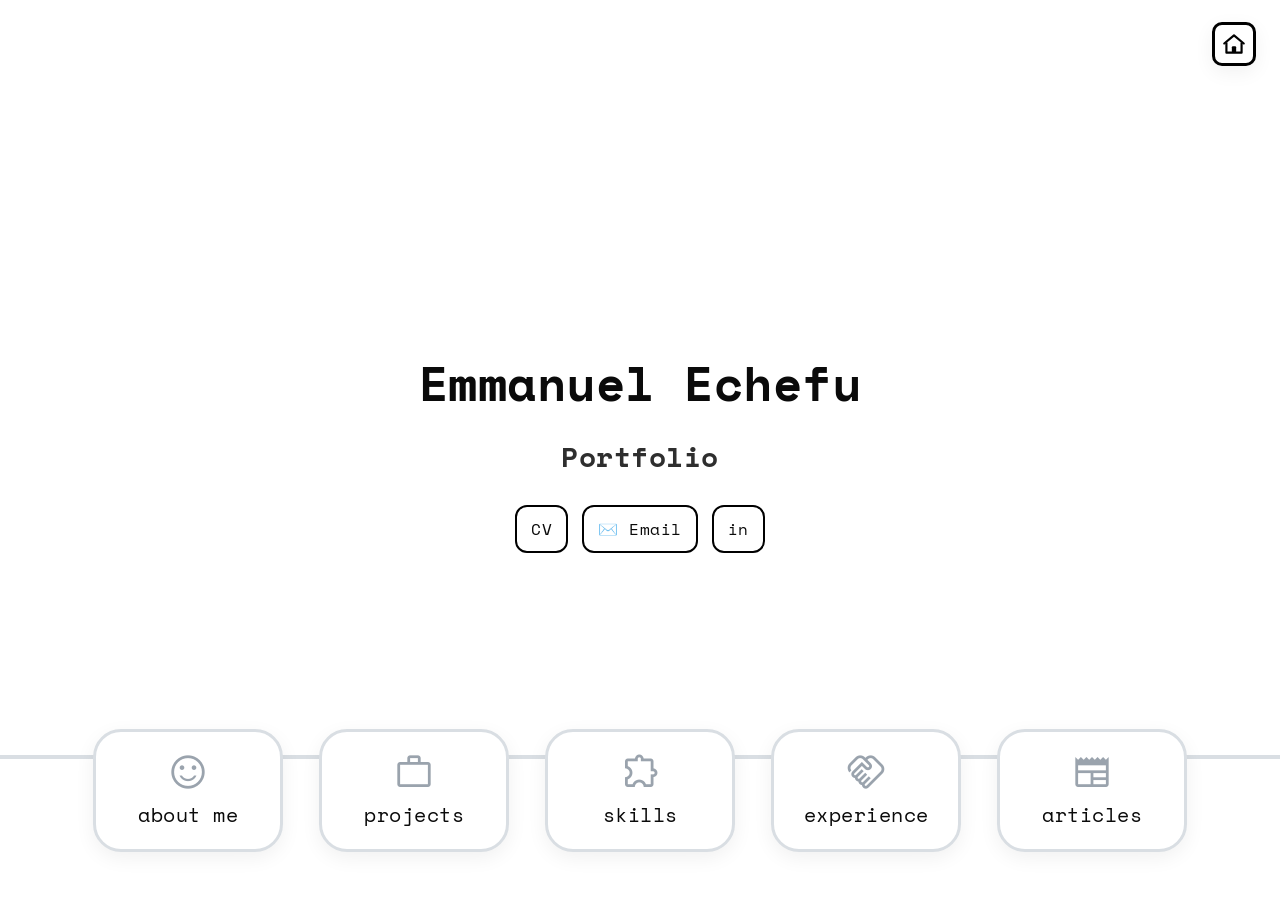
==== index.html @ 96b7a301 "commented out second unfinsihed project" ====
<!DOCTYPE html>
<html lang="en">
<head>
  <!-- Google tag (gtag.js) -->
  <script async src="https://www.googletagmanager.com/gtag/js?id=G-SJ7QQ38Z3B"></script>
  <script>
    window.dataLayer = window.dataLayer || [];
    function gtag(){dataLayer.push(arguments);}
    gtag('js', new Date());

    gtag('config', 'G-SJ7QQ38Z3B');
  </script>

  <script>
    // ---- GA4 helpers for a single-file site ----
    const GA_ID = 'G-SJ7QQ38Z3B'; // keep in sync with the tag above

    // Map section ids to virtual paths (edit labels if you want)
    const GA_PATHS = {
      home: '/',
      about: '/about',
      projects: '/projects',
      skills: '/skills',
      experience: '/experience',
      articles: '/articles'
    };

    function sendPageView(path, title) {
      // GA4-friendly manual page_view for SPA-style navigation
      gtag('event', 'page_view', {
        page_title: title || document.title,
        page_location: location.origin + path,
        page_path: path
      });
    }
  </script>
 
  <meta charset="utf-8" />
  <meta name="viewport" content="width=device-width, initial-scale=1" />
  <title>Emmanuel Echefu • Portfolio</title>
  <link rel="preconnect" href="https://fonts.googleapis.com">
  <link rel="preconnect" href="https://fonts.gstatic.com" crossorigin>
  <link href="https://fonts.googleapis.com/css2?family=Space+Mono:wght@400;700&display=swap" rel="stylesheet">
  <link rel="stylesheet" href="https://fonts.googleapis.com/css2?family=Material+Symbols+Outlined:wght@400&display=swap" />
  <style>
    :root{
      --bg:#ffffff;
      --ink:#0a0a0a;
      --muted:#f4f6f8;
      --line:#d9dee3;
      --shadow:0 6px 20px rgba(0,0,0,.06);
      /* section brand colors */
      --c-about:#55c2d6;     /* teal */
      --c-projects:#ff7c7c;  /* coral */
      --c-skills:#f7c14c;    /* amber */
      --c-experience:#a79bff;/* violet */
      --c-articles:#74f7c5;  /* mint */
    }
    *{box-sizing:border-box}
    html,body{height:100%}
    body{
      margin:0; background:var(--bg); color:var(--ink);
      font-family:'Space Mono',monospace; letter-spacing:.5px;
    }

    /* --- HERO --- */
    .hero{
      min-height:100vh; display:flex; flex-direction:column; align-items:center; justify-content:center; gap:18px;
      opacity:0; transform:translateY(14px); animation:heroIn .8s ease forwards .35s;
    }
    @keyframes heroIn{to{opacity:1; transform:none}}
    h1{font-size:clamp(28px,4.5vw,48px); margin:0;}
    h2{font-size:clamp(18px,2.6vw,28px); margin:0; opacity:.85}

    .quick-links{display:flex; gap:14px; margin-top:10px}
    .chip{border:2px solid #000; padding:10px 14px; border-radius:12px; text-decoration:none; color:inherit; transition:transform .15s ease, background .2s}
    .chip:hover{transform:translateY(-2px); background:#fff}

    /* --- NAV RAIL --- */
    .nav-wrap{position:relative; width:100%;}
    .home-rail{position:fixed; left:0; right:0; bottom:0; z-index:40;}
    .nav-rail{position:relative; display:flex; align-items:center; justify-content:center; gap:36px; padding:32px 20px 48px;}
    .rail-line{position:absolute; left:0; right:0; height:4px; top:58px; background:var(--line); transition:background .25s ease}

    .nav-card{position:relative; width:min(190px,22vw); max-width:220px; 
      background:#fff; border:3px solid var(--line); border-radius:28px; padding:20px 22px; box-shadow:var(--shadow);
      display:flex; flex-direction:column; align-items:center; gap:8px; cursor:pointer; transition:transform .25s ease, background .25s ease, border-color .25s ease, opacity .2s}
    .nav-card .icon{font-family:'Material Symbols Outlined'; font-size:40px; line-height:1; color:#9aa3ad; transition:color .25s ease}
    .nav-card.hovering .icon, .nav-card:focus-visible .icon{color:var(--accent)}
    .nav-card.dimmed{opacity:1}
    .nav-card.dimmed .icon{color:#c3cad2}
    .nav-card .label{transition:opacity .25s ease, color .25s ease}
    .nav-card.dimmed .label{color:#a9b0b7}
    .nav-card .label{font-size:20px}
    .nav-card.hovering{background:var(--muted)}
    .nav-card.dimmed{opacity:1}

    /* click/drop animation */
    .nav-card.drop{transform:translateY(10px)}

    /* Docked state at top */
    .nav-bar{position:fixed; left:0; right:0; top:-100px; background:rgba(255,255,255,.92); backdrop-filter:saturate(1.2) blur(6px); box-shadow:0 8px 30px rgba(0,0,0,.08); z-index:50;}
    .nav-bar .rail-line{top:auto; bottom:-2px}
    .nav-bar.show{animation:barSlideIn .8s cubic-bezier(.2,.7,.2,1)}
    @keyframes barSlideIn{from{top:100vh} to{top:0}}

    .home-btn{position:fixed; right:24px; top:22px; width:44px; height:44px; border-radius:10px; border:3px solid #000; display:grid; place-items:center; cursor:pointer; z-index:60; background:#fff; box-shadow:var(--shadow);} 
    
    .project p,
    .skill-list > div,
    .project-description { white-space: pre-line; }

    .x-description { white-space: pre-line; }

    
    
    

    /* --- SECTIONS --- */
    section{padding:120px 8vw 80px; display:none; opacity:0}
    section.active{display:block; animation:sectionIn .6s ease forwards}
    @keyframes sectionIn{from{opacity:0; transform:translateY(10px)} to{opacity:1; transform:none}}

    .sec-title{font-size:40px; letter-spacing:2px; margin:0 0 26px}

    /* ABOUT text */
    .copy{font-size:20px; line-height:1.7; max-width:1100px}

    /* PROJECTS */
    .project{display:grid; grid-template-columns:minmax(220px,38%) 1fr; gap:26px; padding:26px 0; border-top:2px solid #e7eaee}
    .project:first-child{border-top:none}
    .thumb{background:#edf0f3; border:3px solid #000; border-radius:22px; min-height:240px; display:grid; place-items:center; overflow:hidden; aspect-ratio:16/9; min-height:240px;}
    .project h3{color:var(--ink); margin:0 0 6px; font-size:28px}
    .project p{margin:0 0 10px; font-size:18px}
    .skill-list{font-size:18px; margin:6px 0 18px}
    .skills-label{color:var(--c-projects); font-weight:700; letter-spacing:.5px}
    .btn{display:inline-block; border:3px solid #000; padding:12px 18px; border-radius:12px; text-decoration:none; color:#fff; background:#000; font-weight:700}

    /* SKILLS */
    .cat{border-top:2px solid #e7eaee; padding-top:18px; margin-top:24px}
    .cat h4{font-size:24px; margin:12px 0 18px; opacity:.9}
    .grid{display:grid; grid-template-columns:repeat(auto-fit,minmax(260px,1fr)); gap:14px}
    .skill{display:flex; align-items:center; gap:16px; border:2.5px solid #e4e8ec; border-radius:16px; padding:16px 14px; background:#fff}
    .skill img{width:42px; height:42px; object-fit:contain; border-radius:8px; background:#f1f3f5}
    .skill span{font-size:22px}

    /* EXPERIENCE & ARTICLES */
    .xp{border-top:2px solid #e7eaee; padding:22px 0}
    .xp h3{margin:0 0 6px}
    .xp p{margin:0 0 12px; font-size:18px}

    .link{font-weight:700; text-decoration:underline; cursor:pointer}

    /* RESPONSIVE TWEAKS */
    @media (max-width:780px){
      .nav-rail{gap:16px; padding-bottom:56px}
      .nav-card{width:44vw}
      .project{grid-template-columns:1fr;}
    }
  </style>
</head>
<body>

  <!-- HOME BUTTON (returns to default homepage) -->
  <button class="home-btn" title="Back to homepage" id="homeBtn" aria-label="Back to homepage">
  <svg viewBox="0 0 24 24" width="26" height="26" aria-hidden="true">
    <path d="M3 11.5L12 4l9 7.5" fill="none" stroke="#000" stroke-width="2" stroke-linecap="round" stroke-linejoin="round"/>
    <path d="M5 10.5V20h14v-9.5" fill="none" stroke="#000" stroke-width="2" stroke-linejoin="round"/>
    <rect x="10" y="14" width="4" height="6" fill="#000" rx="1"/>
  </svg>
</button>

  <!-- HERO / DEFAULT HOMEPAGE -->
  <header class="hero" id="hero">
    <h1>Emmanuel Echefu</h1>
    <h2>Portfolio</h2>
    <div class="quick-links">
      <!-- Update these three links -->
      <a class="chip" href="assets/cv.pdf" target="_blank" rel="noreferrer">CV</a>
      <a class="chip" href="mailto:eman.echefu@gmail.com">✉️ Email</a>
      <a class="chip" href="https://www.linkedin.com/" target="_blank" rel="noreferrer">in</a>
    </div>
  </header>

  <!-- NAV RAIL (initially mid‑page; docks to top on click) -->
  <div class="nav-wrap home-rail" id="navWrap">
    <nav class="nav-rail" id="navRail">
      <div class="rail-line" id="railLine"></div>
      <div class="nav-card" data-target="about" data-color="var(--c-about)" style="--accent: var(--c-about)">
        <span class="icon material-symbols-outlined">sentiment_satisfied</span>
        <div class="label">about me</div>
      </div>
      <div class="nav-card" data-target="projects" data-color="var(--c-projects)" style="--accent: var(--c-projects)">
        <span class="icon material-symbols-outlined">work</span>
        <div class="label">projects</div>
      </div>
      <div class="nav-card" data-target="skills" data-color="var(--c-skills)" style="--accent: var(--c-skills)">
        <span class="icon material-symbols-outlined">extension</span>
        <div class="label">skills</div>
      </div>
      <div class="nav-card" data-target="experience" data-color="var(--c-experience)" style="--accent: var(--c-experience)">
        <span class="icon material-symbols-outlined">handshake</span>
        <div class="label">experience</div>
      </div>
      <div class="nav-card" data-target="articles" data-color="var(--c-articles)" style="--accent: var(--c-articles)">
        <span class="icon material-symbols-outlined">newspaper</span>
        <div class="label">articles</div>
      </div>
    </nav>
  </div>

  <!-- SECTIONS -->
  <main>
    <section id="about">
      <h2 class="sec-title" style="color:var(--c-about)">ABOUT ME</h2>
      <div class="copy">
        <p>My name is Emmanuel Echefu, and I’m a computer science student at the University of Nottingham with a strong interest in Artificial Intelligence.</p>
        <p>I'm passionate about AI, robotics and honestly, anything to do with computer science. Alongside my studies, I run the Instagram page @everythingcompsci, where I share insights and the latest news in technology and computer science.</p>
        <p>In my free time, I enjoy building small programming projects. Outside of coding, I like to unwind through competitive TEKKEN matches or by playing basketball and table tennis.</p>
      </div>
    </section>

    <section id="projects">
      <h2 class="sec-title" style="color:var(--c-projects)">PROJECTS</h2>
      <div id="projectsList"></div>
    </section>

    <section id="skills">
      <h2 class="sec-title" style="color:var(--c-skills)">SKILLS</h2>
      <div id="skillsWrap"></div>
    </section>

    <section id="experience">
      <h2 class="sec-title" style="color:var(--c-experience)">EXPERIENCE</h2>
      <div id="xpWrap"></div>
    </section>

    <section id="articles">
      <h2 class="sec-title" style="color:var(--c-articles)">ARTICLES</h2>
      <div id="articlesWrap"></div>
    </section>
  </main>

<script>
// ======== DATA YOU CAN EDIT EASILY ========


// Add new projects by pushing an object with {image,title,description,skills[],link}
const PROJECTS = [
  {
    image: 'assets/project1.png',
    title: 'AI Stock Forecasting Project - LSTM/GRU',
    description: 'Built an interactive web app that predicts stock prices using deep learning (LSTM & GRU networks).\n The app pulls real time financial data from Yahoo Finance, preprocesses it into time series sequences, trains neural networks, then forecasts future prices.\n Deployed with Streamlit Cloud for easy user access.',
    skills: ['Python','Deep Learning','Machine Learning','TensorFlow','Keras','Pandas','Numpy','Scikit-learn','Data Visualization','MLOps','Git','Github'],
    link: 'https://emmanuelechefu-stock-forecast-project.streamlit.app/'
  },
  // {
  //   image: 'assets/placeholder-project.png',
  //   title: 'Project 2 Title',
  //   description: 'Another short description — what it does, what you used, and any results.',
  //   skills: ['Python','p5.js','Web'],
  //   link: 'https://example.com'
  // }
];

// Skills are grouped by categories. Add/rename categories freely; add items as {img,name}
const SKILL_CATEGORIES = [
  {
    category: 'Programming Languages',
    items:[
      {img:'assets/python.png',name:'Python'},
      {img:'assets/js.png',name:'JavaScript'},
      {img:'assets/html.png',name:'HTML'},
      {img:'assets/css.png',name:'CSS'},
      {img:'assets/java.png',name:'Java'},
      {img:'assets/cplus.png',name:'C++'},
      {img:'assets/c.png',name:'C'},
      {img:'assets/lua.png',name:'Lua'},
    ]
  },
  {
    category: 'Frameworks / Libraries',
    items:[
      {img:'assets/p5js.png',name:'p5.js'},
      {img:'assets/nextjs.png',name:'next.js'},
      {img:'assets/react.png',name:'react.js'},
    ]
  },
  {
    category: 'Machine Learning',
    items:[
      {img:'assets/na.png',name:'LSTMs'},
      {img:'assets/na.png',name:'GRUs'},
    ]
  },
  {
    category: 'Tools / Platforms',
    items:[
      {img:'assets/git.png',name:'Git'},
      {img:'assets/github.png',name:'GitHub'},
      {img:'assets/vs.png',name:'VSCode'},
      {img:'assets/repl.png',name:'Replit'},
      {img:'assets/supabase.png',name:'Supabase'},
    ]
  }
];

// Experience entries
const EXPERIENCE = [
  {
    title:'(Databasing) Work experience - A2Dominion ',
    description:'Worked with databases to support internal operations, using Microsoft Dynamics to perform data management, reporting, and query-based searches.\nAcquired insight on team management and Agile workflows from observing how technical teams coordinate.',
    skills:['Microsoft Dynamics','Query Languages & Searching','CRM/ERP','Database Management','Agile Methodologies','Project Coordination']
  },
  {
    title:'(Computer Graphics) Work Experience – Escape Studios',
    description:'Gained proficiency in Adobe After Effects, Autodesk Maya, and Nuke, applying these tools to produce high-quality visual effects.\nDeveloped strong skills in precision-driven VFX integration and project management whilst learning valuable insight into the computer graphics industry.',
    skills:['VFX Integration','Computer Graphics Fundamentals','Rendering Pipelines']
  },
  {
    title:'Studying Computer Science at the University of Nottingham',
    description:'Developing strong foundations in software engineering, algorithms, databases, and computer systems, with practical experience gained through programming projects and team-based coursework.',
    skills:['Algorithms, Data Structures & Formal Reasoning','Networking & Operating Systems','Databases & Interfaces','Artificial Intelligence & Machine Learning','Ethics, Security & Professional Practices']
  },
];

// Articles (title, summary, url)
const ARTICLES = [
  {title:'TBC', summary:'TBC.', url:'#'},
  //{title:'Title 2', summary:'Short description of article… Lorem ipsum etc.', url:'#'}
];

// ======== RENDERERS ========
function el(tag, attrs = {}, ...children){
  const node = document.createElement(tag);
  Object.entries(attrs).forEach(([k,v])=>{
    if(k==='class') node.className=v; else if(k==='html') node.innerHTML=v; else node.setAttribute(k,v);
  });
  children.flat().forEach(c=> node.appendChild(typeof c==='string'? document.createTextNode(c): c));
  return node;
}

function renderProjects(){
  const wrap = document.getElementById('projectsList');
  wrap.innerHTML='';
  PROJECTS.forEach(p=>{
    const item = el('div',{class:'project'},
      el('div',{class:'thumb'}, el('img',{src:p.image, alt:p.title, style:'width:100%; height:100%; object-fit:cover; border-radius:18px;'})),
      el('div',{},
        el('h3',{},p.title),
        el('p',{ class:'project-description' }, p.description),
        el('div',{class:'skill-list'}, 
            // 'SKILLS USED: ', 
            // el('span',{}, p.skills.join(' • '))
            el('span',{class:'skills-label'},'SKILLS USED:'),' ',
            el('div',{}, ''+p.skills.join(' - '))
        ),
        el('a',{class:'btn',href:p.link,target:'_blank',rel:'noreferrer'},'TRY PROJECT')
      )
    );
    wrap.appendChild(item);
  });
}

function renderSkills(){
  const wrap = document.getElementById('skillsWrap');
  wrap.innerHTML='';
  SKILL_CATEGORIES.forEach(cat=>{
    const section = el('div',{class:'cat'},
      el('h4',{},cat.category),
      el('div',{class:'grid'},
        cat.items.map(s=> el('div',{class:'skill'}, el('img',{src:s.img,alt:s.name}), el('span',{},s.name)))
      )
    );
    wrap.appendChild(section);
  });
}

function renderExperience(){
  const wrap = document.getElementById('xpWrap');
  wrap.innerHTML='';
  EXPERIENCE.forEach(x=>{
    const div = el('div',{class:'xp'},
      el('h3',{},x.title),
      //el('p',{},x.description),
      el('p',{ class:'x-description' }, x.description),
      el('div',{},'Relevant skills'),
      el('div',{},'\n- '+x.skills.join('\n- '))
    );
    wrap.appendChild(div);
  });
}

function renderArticles(){
  const wrap = document.getElementById('articlesWrap');
  wrap.innerHTML='';
  ARTICLES.forEach(a=>{
    const div = el('div',{class:'xp'},
      el('h3',{},a.title),
      el('p',{},a.summary),
      el('a',{class:'link',href:a.url,target:'_blank',rel:'noreferrer'},'CLICK TO READ')
    );
    wrap.appendChild(div);
  });
}

renderProjects();
renderSkills();
renderExperience();
renderArticles();

// ======== NAV INTERACTION & STATE ========
const navRail = document.getElementById('navRail');
const navWrap = document.getElementById('navWrap');
const railLine = document.getElementById('railLine');
const hero = document.getElementById('hero');
const homeBtn = document.getElementById('homeBtn');

const cards = Array.from(document.querySelectorAll('.nav-card'));
let currentSection = null; // id string
let docked = false;

function setRailColor(color){
  railLine.style.background = color;
  cards.forEach(c=> c.style.borderColor = color);
}

function clearRailColor(){
  railLine.style.background = 'var(--line)';
  cards.forEach(c=> c.style.borderColor = 'var(--line)');
}

cards.forEach(card=>{
  card.addEventListener('mouseenter', ()=>{
    setRailColor(card.dataset.color);
    // Grey out the other icons/labels but keep cards opaque
    cards.forEach(c=> c.classList.add('dimmed'));
    card.classList.remove('dimmed');
    card.classList.add('hovering');
  });
  card.addEventListener('mouseleave', ()=>{
    card.classList.remove('hovering');
    cards.forEach(c=> c.classList.remove('dimmed'));
    if(!docked) clearRailColor();
  });
  card.addEventListener('click', async()=>{
    const target = card.dataset.target;
    await launchSequence(card, target);
  });

  card.addEventListener('mouseleave', ()=>{
    card.classList.remove('hovering');
    cards.forEach(c=> c.classList.remove('dimmed'));
    if(!docked) clearRailColor();
  });
  card.addEventListener('click', async()=>{
    const target = card.dataset.target;
    await launchSequence(card, target);
  });
});

async function launchSequence(card, target){
  // 1) subtle drop
  card.classList.add('drop');
  setRailColor(card.dataset.color);
  await wait(250);
  card.classList.remove('drop');

  // 2) dock bar to top with slide animation
  dockToTop();
  setRailColor(card.dataset.color);
  await wait(600);

  // 3) reveal target section
  openSection(target);
}

function dockToTop() {
  if (docked) return;
  navWrap.classList.remove('home-rail');
  navWrap.classList.add('nav-bar', 'show');
  docked = true;
  hero.style.display = 'none';
}

function undockToHome() {
  navWrap.classList.remove('show', 'nav-bar');
  navWrap.classList.add('home-rail');
  docked = false;
  clearRailColor();

  // hide sections
  document.querySelectorAll('main section').forEach(s => {
    s.classList.remove('active');
    s.style.display = 'none';
  });

  // show & re-animate hero
  hero.style.display = 'flex';
  hero.style.opacity = '0';
  hero.style.transform = 'translateY(14px)';
  requestAnimationFrame(() => {
    hero.style.animation = 'heroIn .8s ease forwards .2s';
  });

  // google analytics log for home
  sendPageView(GA_PATHS.home, 'Home');

  window.scrollTo({ top: 0, behavior: 'smooth' });
}

function openSection(id){
  document.querySelectorAll('main section').forEach(s=>{
    if(s.id===id){ s.style.display='block'; s.classList.add('active'); }
    else { s.classList.remove('active'); s.style.display='none'; }
  });
  currentSection = id;
  //google analytics log
  sendPageView(GA_PATHS[id] || ('/' + id), id.toUpperCase());
  // make sure we’re at the top of the page content
  window.scrollTo({top:0, behavior:'smooth'});
}

function wait(ms){return new Promise(r=>setTimeout(r,ms));}

homeBtn.addEventListener('click', undockToHome);

</script>
</body>
</html>
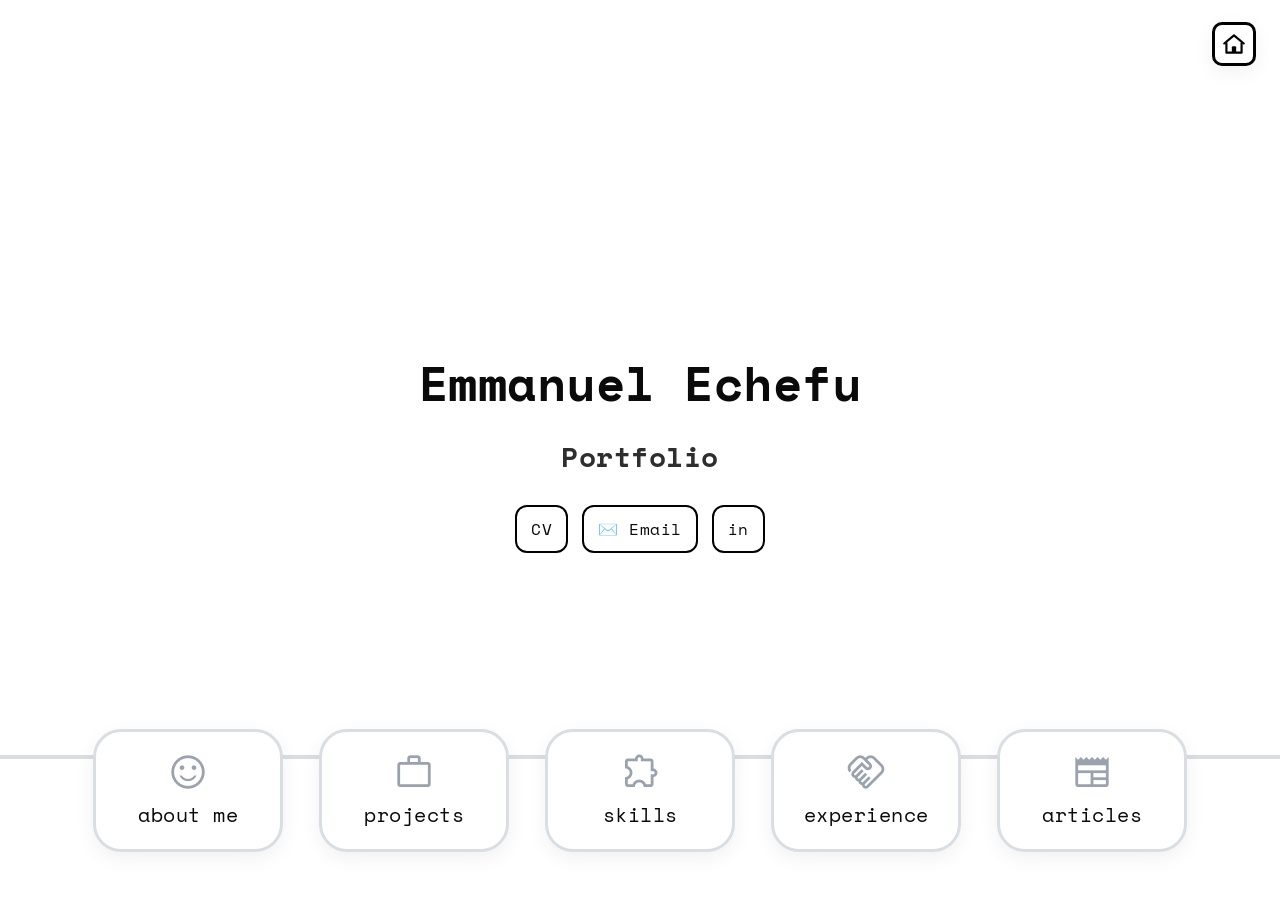
==== commit 4a603f06: "Added CV" ====
--- a/index.html
+++ b/index.html
@@ -176,7 +176,7 @@
     <h2>Portfolio</h2>
     <div class="quick-links">
       <!-- Update these three links -->
-      <a class="chip" href="assets/cv.pdf" target="_blank" rel="noreferrer">CV</a>
+      <a class="chip" href="assets/Emmanuel Echefu CV.pdf" target="_blank" rel="noreferrer">CV</a>
       <a class="chip" href="mailto:eman.echefu@gmail.com">✉️ Email</a>
       <a class="chip" href="https://www.linkedin.com/" target="_blank" rel="noreferrer">in</a>
     </div>
@@ -250,17 +250,24 @@
   {
     image: 'assets/project1.png',
     title: 'AI Stock Forecasting Project - LSTM/GRU',
-    description: 'Built an interactive web app that predicts stock prices using deep learning (LSTM & GRU networks).\n The app pulls real time financial data from Yahoo Finance, preprocesses it into time series sequences, trains neural networks, then forecasts future prices.\n Deployed with Streamlit Cloud for easy user access.',
+    description: 'An interactive web app that predicts stock prices using deep learning (LSTM & GRU networks).\n The app pulls real time financial data from Yahoo Finance, preprocesses it into time series sequences, trains neural networks, then forecasts future prices.\n Deployed with Streamlit Cloud for easy user access.',
     skills: ['Python','Deep Learning','Machine Learning','TensorFlow','Keras','Pandas','Numpy','Scikit-learn','Data Visualization','MLOps','Git','Github'],
     link: 'https://emmanuelechefu-stock-forecast-project.streamlit.app/'
   },
-  // {
-  //   image: 'assets/placeholder-project.png',
-  //   title: 'Project 2 Title',
-  //   description: 'Another short description — what it does, what you used, and any results.',
-  //   skills: ['Python','p5.js','Web'],
-  //   link: 'https://example.com'
-  // }
+  {
+    image: 'assets/project2.png',
+    title: 'Python based Repository Manager/Navigator',
+    description: 'A Python-based command-line tool that generates a hierarchical tree of a repository and integrates with VS Code for file access. It uses recursive directory traversal with depth control to create the tree and system-level process management to open files externally. Employs cross-platform abstractions to handle file I/O, process execution, and error handling consistently across Windows, macOS, and Linux.',
+    skills: ['Python','CLI design','Operating Systems','Systems Programming','Modular program structure','Cross-platform compatibility',],
+    link: 'https://github.com/emmanuelechefu/repo-tree-manager',
+  },
+  {
+    image: 'assets/project3.png',
+    title: '100s Test - Randomly Generating Maths Game',
+    description: 'A single-page math game built with HTML, CSS, and JavaScript. It uses modular views for menus, setup, gameplay, and leaderboards, with dynamic DOM updates controlling state. Highscores and leaderboards are persisted in localStorage, timers run via setInterval, and math problems are generated randomly within specified ranges. Sound effects are implemented using the Web Audio API.',
+    skills: ['HTML','CSS','Javascript','Web Audio API','DOM API','Front-end web development','State management/Dynamic UI rendering','UI/UX design',],
+    link: 'https://emmanuelechefu.github.io/100s-test/'
+  }
 ];
 
 // Skills are grouped by categories. Add/rename categories freely; add items as {img,name}
@@ -284,6 +291,7 @@
       {img:'assets/p5js.png',name:'p5.js'},
       {img:'assets/nextjs.png',name:'next.js'},
       {img:'assets/react.png',name:'react.js'},
+      {img:'assets/node.png',name:'Node.js'},
     ]
   },
   {
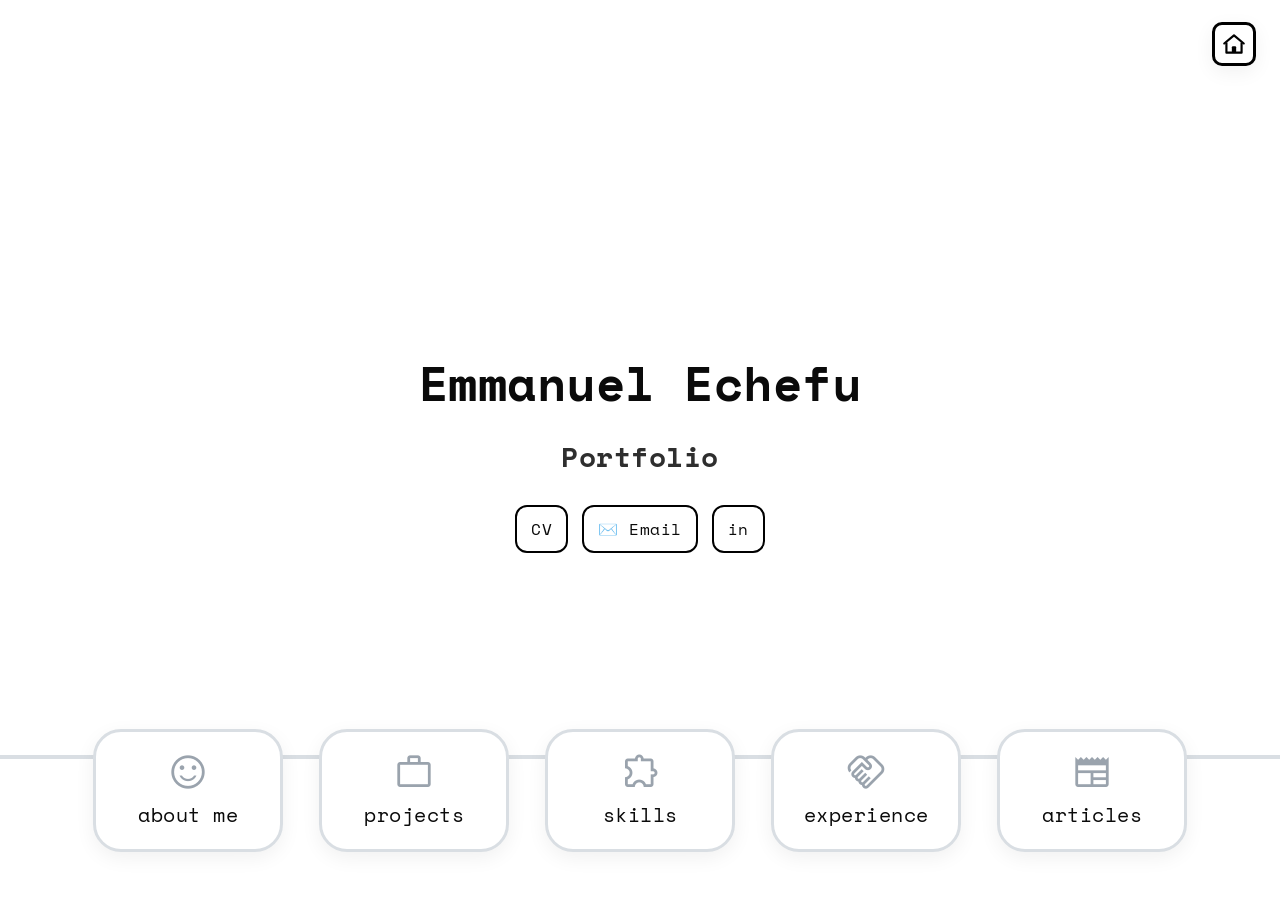
==== commit 79b64885: "added project 4" ====
--- a/index.html
+++ b/index.html
@@ -215,7 +215,7 @@
       <h2 class="sec-title" style="color:var(--c-about)">ABOUT ME</h2>
       <div class="copy">
         <p>My name is Emmanuel Echefu, and I’m a computer science student at the University of Nottingham with a strong interest in Artificial Intelligence.</p>
-        <p>I'm passionate about AI, robotics and honestly, anything to do with computer science. Alongside my studies, I run the Instagram page @everythingcompsci, where I share insights and the latest news in technology and computer science.</p>
+        <p>I'm passionate about AI, robotics and honestly, anything to do with computer science. Alongside my studies, I enjoy researching and writing about the latest news in tech and computer science.</p>
         <p>In my free time, I enjoy building small programming projects. Outside of coding, I like to unwind through competitive TEKKEN matches or by playing basketball and table tennis.</p>
       </div>
     </section>
@@ -263,11 +263,18 @@
   },
   {
     image: 'assets/project3.png',
+    title: 'Chrome Extension - No YouTube Mix De-Fluffer',
+    description: 'A Chrome extension that cleans up YouTube links by stripping out auto-generated Mix playlists and autoplay parameters. Built with Manifest V3, it uses the Declarative Net Request API and webNavigation listeners to normalize short youtu.be links, remove start_radio flags, and block “Mix” playlists (list=RD…). This ensures users are redirected to the intended standalone video without unwanted continuous playback.',
+    skills: ['JavaScript','JSON','Chrome Extension Development','Chrome Extension APIs','webNavigation API','tabs API','Event-driven architecture',],
+    link: 'https://github.com/emmanuelechefu/No-Automatic-Youtube-Mix-Chrome-Extension'
+  },
+  {
+    image: 'assets/project4.png',
     title: '100s Test - Randomly Generating Maths Game',
     description: 'A single-page math game built with HTML, CSS, and JavaScript. It uses modular views for menus, setup, gameplay, and leaderboards, with dynamic DOM updates controlling state. Highscores and leaderboards are persisted in localStorage, timers run via setInterval, and math problems are generated randomly within specified ranges. Sound effects are implemented using the Web Audio API.',
     skills: ['HTML','CSS','Javascript','Web Audio API','DOM API','Front-end web development','State management/Dynamic UI rendering','UI/UX design',],
     link: 'https://emmanuelechefu.github.io/100s-test/'
-  }
+  },
 ];
 
 // Skills are grouped by categories. Add/rename categories freely; add items as {img,name}
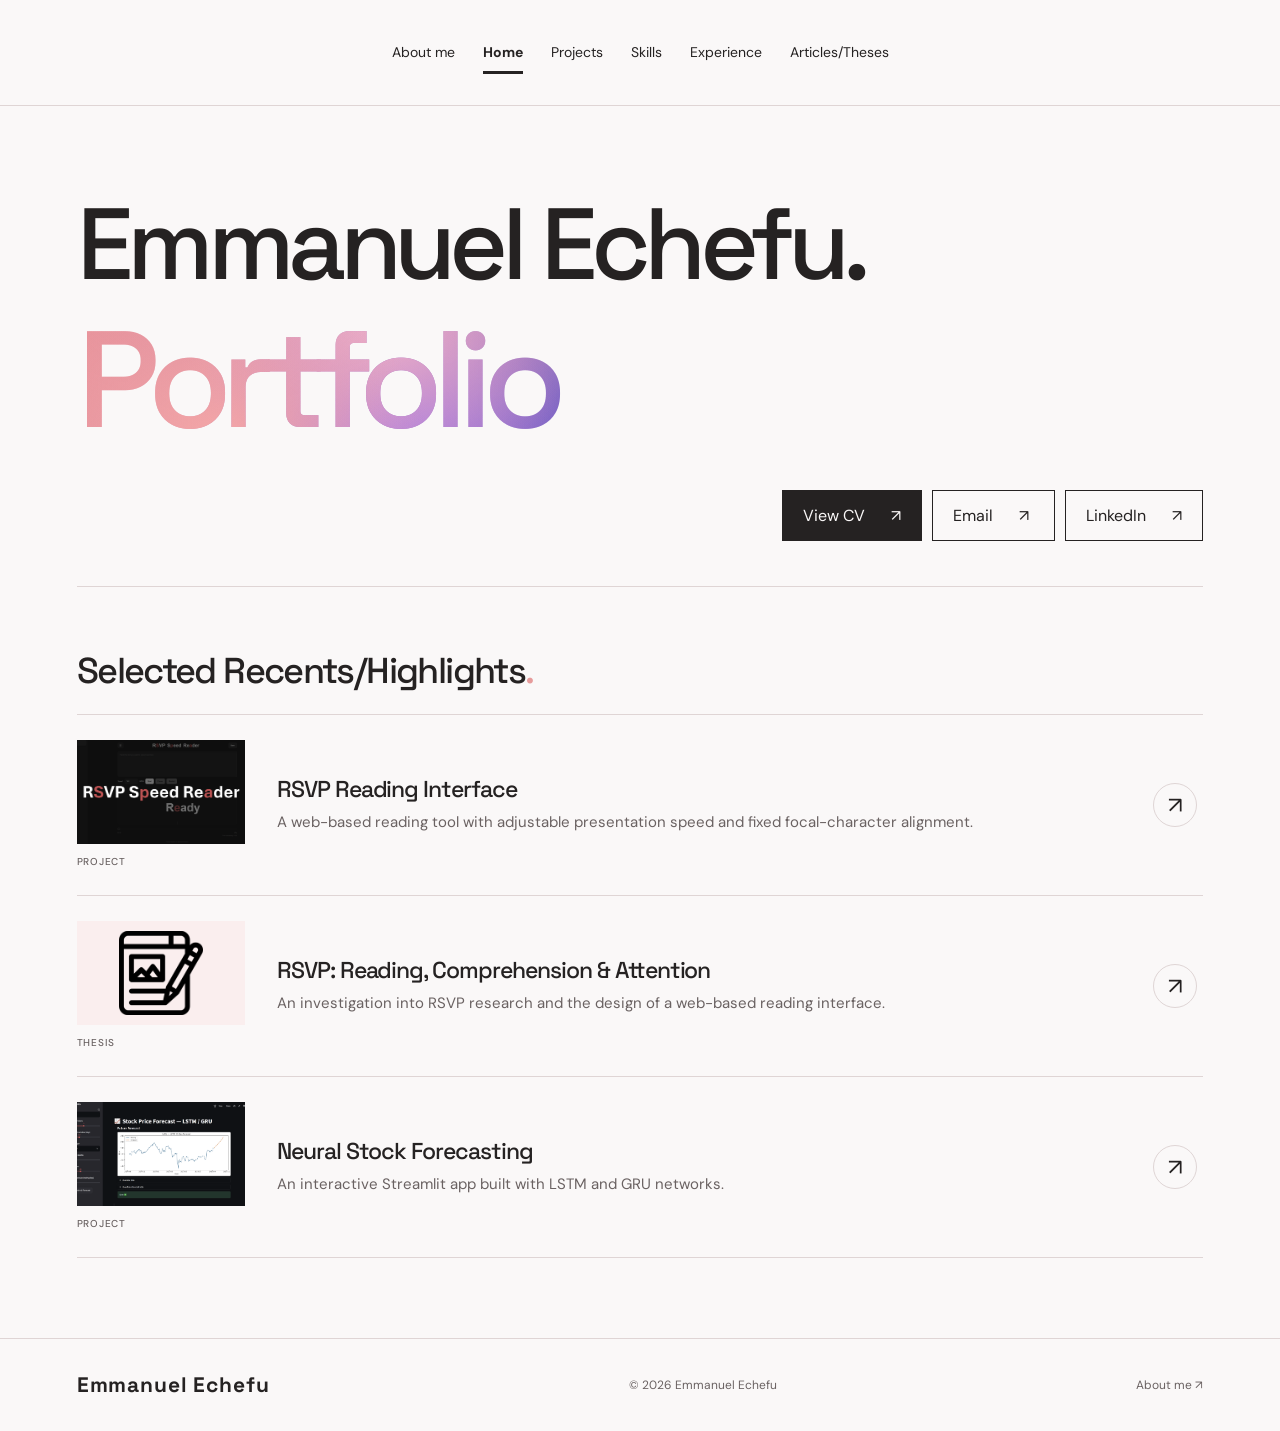
==== commit 99e2cca3: "2.0 Website redesign" ====
--- a/index.html
+++ b/index.html
@@ -1,545 +1 @@
-<!DOCTYPE html>
-<html lang="en">
-<head>
-  <!-- Google tag (gtag.js) -->
-  <script async src="https://www.googletagmanager.com/gtag/js?id=G-SJ7QQ38Z3B"></script>
-  <script>
-    window.dataLayer = window.dataLayer || [];
-    function gtag(){dataLayer.push(arguments);}
-    gtag('js', new Date());
-
-    gtag('config', 'G-SJ7QQ38Z3B');
-  </script>
-
-  <script>
-    // ---- GA4 helpers for a single-file site ----
-    const GA_ID = 'G-SJ7QQ38Z3B'; // keep in sync with the tag above
-
-    // Map section ids to virtual paths (edit labels if you want)
-    const GA_PATHS = {
-      home: '/',
-      about: '/about',
-      projects: '/projects',
-      skills: '/skills',
-      experience: '/experience',
-      articles: '/articles'
-    };
-
-    function sendPageView(path, title) {
-      // GA4-friendly manual page_view for SPA-style navigation
-      gtag('event', 'page_view', {
-        page_title: title || document.title,
-        page_location: location.origin + path,
-        page_path: path
-      });
-    }
-  </script>
- 
-  <meta charset="utf-8" />
-  <meta name="viewport" content="width=device-width, initial-scale=1" />
-  <title>Emmanuel Echefu • Portfolio</title>
-  <link rel="preconnect" href="https://fonts.googleapis.com">
-  <link rel="preconnect" href="https://fonts.gstatic.com" crossorigin>
-  <link href="https://fonts.googleapis.com/css2?family=Space+Mono:wght@400;700&display=swap" rel="stylesheet">
-  <link rel="stylesheet" href="https://fonts.googleapis.com/css2?family=Material+Symbols+Outlined:wght@400&display=swap" />
-  <style>
-    :root{
-      --bg:#ffffff;
-      --ink:#0a0a0a;
-      --muted:#f4f6f8;
-      --line:#d9dee3;
-      --shadow:0 6px 20px rgba(0,0,0,.06);
-      /* section brand colors */
-      --c-about:#55c2d6;     /* teal */
-      --c-projects:#ff7c7c;  /* coral */
-      --c-skills:#f7c14c;    /* amber */
-      --c-experience:#a79bff;/* violet */
-      --c-articles:#74f7c5;  /* mint */
-    }
-    *{box-sizing:border-box}
-    html,body{height:100%}
-    body{
-      margin:0; background:var(--bg); color:var(--ink);
-      font-family:'Space Mono',monospace; letter-spacing:.5px;
-    }
-
-    /* --- HERO --- */
-    .hero{
-      min-height:100vh; display:flex; flex-direction:column; align-items:center; justify-content:center; gap:18px;
-      opacity:0; transform:translateY(14px); animation:heroIn .8s ease forwards .35s;
-    }
-    @keyframes heroIn{to{opacity:1; transform:none}}
-    h1{font-size:clamp(28px,4.5vw,48px); margin:0;}
-    h2{font-size:clamp(18px,2.6vw,28px); margin:0; opacity:.85}
-
-    .quick-links{display:flex; gap:14px; margin-top:10px}
-    .chip{border:2px solid #000; padding:10px 14px; border-radius:12px; text-decoration:none; color:inherit; transition:transform .15s ease, background .2s}
-    .chip:hover{transform:translateY(-2px); background:#fff}
-
-    /* --- NAV RAIL --- */
-    .nav-wrap{position:relative; width:100%;}
-    .home-rail{position:fixed; left:0; right:0; bottom:0; z-index:40;}
-    .nav-rail{position:relative; display:flex; align-items:center; justify-content:center; gap:36px; padding:32px 20px 48px;}
-    .rail-line{position:absolute; left:0; right:0; height:4px; top:58px; background:var(--line); transition:background .25s ease}
-
-    .nav-card{position:relative; width:min(190px,22vw); max-width:220px; 
-      background:#fff; border:3px solid var(--line); border-radius:28px; padding:20px 22px; box-shadow:var(--shadow);
-      display:flex; flex-direction:column; align-items:center; gap:8px; cursor:pointer; transition:transform .25s ease, background .25s ease, border-color .25s ease, opacity .2s}
-    .nav-card .icon{font-family:'Material Symbols Outlined'; font-size:40px; line-height:1; color:#9aa3ad; transition:color .25s ease}
-    .nav-card.hovering .icon, .nav-card:focus-visible .icon{color:var(--accent)}
-    .nav-card.dimmed{opacity:1}
-    .nav-card.dimmed .icon{color:#c3cad2}
-    .nav-card .label{transition:opacity .25s ease, color .25s ease}
-    .nav-card.dimmed .label{color:#a9b0b7}
-    .nav-card .label{font-size:20px}
-    .nav-card.hovering{background:var(--muted)}
-    .nav-card.dimmed{opacity:1}
-
-    /* click/drop animation */
-    .nav-card.drop{transform:translateY(10px)}
-
-    /* Docked state at top */
-    .nav-bar{position:fixed; left:0; right:0; top:-100px; background:rgba(255,255,255,.92); backdrop-filter:saturate(1.2) blur(6px); box-shadow:0 8px 30px rgba(0,0,0,.08); z-index:50;}
-    .nav-bar .rail-line{top:auto; bottom:-2px}
-    .nav-bar.show{animation:barSlideIn .8s cubic-bezier(.2,.7,.2,1)}
-    @keyframes barSlideIn{from{top:100vh} to{top:0}}
-
-    .home-btn{position:fixed; right:24px; top:22px; width:44px; height:44px; border-radius:10px; border:3px solid #000; display:grid; place-items:center; cursor:pointer; z-index:60; background:#fff; box-shadow:var(--shadow);} 
-    
-    .project p,
-    .skill-list > div,
-    .project-description { white-space: pre-line; }
-
-    .x-description { white-space: pre-line; }
-
-    
-    
-    
-
-    /* --- SECTIONS --- */
-    section{padding:120px 8vw 80px; display:none; opacity:0}
-    section.active{display:block; animation:sectionIn .6s ease forwards}
-    @keyframes sectionIn{from{opacity:0; transform:translateY(10px)} to{opacity:1; transform:none}}
-
-    .sec-title{font-size:40px; letter-spacing:2px; margin:0 0 26px}
-
-    /* ABOUT text */
-    .copy{font-size:20px; line-height:1.7; max-width:1100px}
-
-    /* PROJECTS */
-    .project{display:grid; grid-template-columns:minmax(220px,38%) 1fr; gap:26px; padding:26px 0; border-top:2px solid #e7eaee}
-    .project:first-child{border-top:none}
-    .thumb{background:#edf0f3; border:3px solid #000; border-radius:22px; min-height:240px; display:grid; place-items:center; overflow:hidden; aspect-ratio:16/9; min-height:240px;}
-    .project h3{color:var(--ink); margin:0 0 6px; font-size:28px}
-    .project p{margin:0 0 10px; font-size:18px}
-    .skill-list{font-size:18px; margin:6px 0 18px}
-    .skills-label{color:var(--c-projects); font-weight:700; letter-spacing:.5px}
-    .btn{display:inline-block; border:3px solid #000; padding:12px 18px; border-radius:12px; text-decoration:none; color:#fff; background:#000; font-weight:700}
-
-    /* SKILLS */
-    .cat{border-top:2px solid #e7eaee; padding-top:18px; margin-top:24px}
-    .cat h4{font-size:24px; margin:12px 0 18px; opacity:.9}
-    .grid{display:grid; grid-template-columns:repeat(auto-fit,minmax(260px,1fr)); gap:14px}
-    .skill{display:flex; align-items:center; gap:16px; border:2.5px solid #e4e8ec; border-radius:16px; padding:16px 14px; background:#fff}
-    .skill img{width:42px; height:42px; object-fit:contain; border-radius:8px; background:#f1f3f5}
-    .skill span{font-size:22px}
-
-    /* EXPERIENCE & ARTICLES */
-    .xp{border-top:2px solid #e7eaee; padding:22px 0}
-    .xp h3{margin:0 0 6px}
-    .xp p{margin:0 0 12px; font-size:18px}
-
-    .link{font-weight:700; text-decoration:underline; cursor:pointer}
-
-    /* RESPONSIVE TWEAKS */
-    @media (max-width:780px){
-      .nav-rail{gap:16px; padding-bottom:56px}
-      .nav-card{width:44vw}
-      .project{grid-template-columns:1fr;}
-    }
-  </style>
-</head>
-<body>
-
-  <!-- HOME BUTTON (returns to default homepage) -->
-  <button class="home-btn" title="Back to homepage" id="homeBtn" aria-label="Back to homepage">
-  <svg viewBox="0 0 24 24" width="26" height="26" aria-hidden="true">
-    <path d="M3 11.5L12 4l9 7.5" fill="none" stroke="#000" stroke-width="2" stroke-linecap="round" stroke-linejoin="round"/>
-    <path d="M5 10.5V20h14v-9.5" fill="none" stroke="#000" stroke-width="2" stroke-linejoin="round"/>
-    <rect x="10" y="14" width="4" height="6" fill="#000" rx="1"/>
-  </svg>
-</button>
-
-  <!-- HERO / DEFAULT HOMEPAGE -->
-  <header class="hero" id="hero">
-    <h1>Emmanuel Echefu</h1>
-    <h2>Portfolio</h2>
-    <div class="quick-links">
-      <!-- Update these three links -->
-      <a class="chip" href="assets/Emmanuel Echefu CV.pdf" target="_blank" rel="noreferrer">CV</a>
-      <a class="chip" href="mailto:eman.echefu@gmail.com">✉️ Email</a>
-      <a class="chip" href="https://www.linkedin.com/" target="_blank" rel="noreferrer">in</a>
-    </div>
-  </header>
-
-  <!-- NAV RAIL (initially mid‑page; docks to top on click) -->
-  <div class="nav-wrap home-rail" id="navWrap">
-    <nav class="nav-rail" id="navRail">
-      <div class="rail-line" id="railLine"></div>
-      <div class="nav-card" data-target="about" data-color="var(--c-about)" style="--accent: var(--c-about)">
-        <span class="icon material-symbols-outlined">sentiment_satisfied</span>
-        <div class="label">about me</div>
-      </div>
-      <div class="nav-card" data-target="projects" data-color="var(--c-projects)" style="--accent: var(--c-projects)">
-        <span class="icon material-symbols-outlined">work</span>
-        <div class="label">projects</div>
-      </div>
-      <div class="nav-card" data-target="skills" data-color="var(--c-skills)" style="--accent: var(--c-skills)">
-        <span class="icon material-symbols-outlined">extension</span>
-        <div class="label">skills</div>
-      </div>
-      <div class="nav-card" data-target="experience" data-color="var(--c-experience)" style="--accent: var(--c-experience)">
-        <span class="icon material-symbols-outlined">handshake</span>
-        <div class="label">experience</div>
-      </div>
-      <div class="nav-card" data-target="articles" data-color="var(--c-articles)" style="--accent: var(--c-articles)">
-        <span class="icon material-symbols-outlined">newspaper</span>
-        <div class="label">articles</div>
-      </div>
-    </nav>
-  </div>
-
-  <!-- SECTIONS -->
-  <main>
-    <section id="about">
-      <h2 class="sec-title" style="color:var(--c-about)">ABOUT ME</h2>
-      <div class="copy">
-        <p>My name is Emmanuel Echefu, and I’m a computer science student at the University of Nottingham with a strong interest in Artificial Intelligence.</p>
-        <p>I'm passionate about AI, robotics and honestly, anything to do with computer science. Alongside my studies, I enjoy researching and writing about the latest news in tech and computer science.</p>
-        <p>In my free time, I enjoy building small programming projects. Outside of coding, I like to unwind through competitive TEKKEN matches or by playing basketball and table tennis.</p>
-      </div>
-    </section>
-
-    <section id="projects">
-      <h2 class="sec-title" style="color:var(--c-projects)">PROJECTS</h2>
-      <div id="projectsList"></div>
-    </section>
-
-    <section id="skills">
-      <h2 class="sec-title" style="color:var(--c-skills)">SKILLS</h2>
-      <div id="skillsWrap"></div>
-    </section>
-
-    <section id="experience">
-      <h2 class="sec-title" style="color:var(--c-experience)">EXPERIENCE</h2>
-      <div id="xpWrap"></div>
-    </section>
-
-    <section id="articles">
-      <h2 class="sec-title" style="color:var(--c-articles)">ARTICLES</h2>
-      <div id="articlesWrap"></div>
-    </section>
-  </main>
-
-<script>
-// ======== DATA YOU CAN EDIT EASILY ========
-
-
-// Add new projects by pushing an object with {image,title,description,skills[],link}
-const PROJECTS = [
-  {
-    image: 'assets/project1.png',
-    title: 'AI Stock Forecasting Project - LSTM/GRU',
-    description: 'An interactive web app that predicts stock prices using deep learning (LSTM & GRU networks).\n The app pulls real time financial data from Yahoo Finance, preprocesses it into time series sequences, trains neural networks, then forecasts future prices.\n Deployed with Streamlit Cloud for easy user access.',
-    skills: ['Python','Deep Learning','Machine Learning','TensorFlow','Keras','Pandas','Numpy','Scikit-learn','Data Visualization','MLOps','Git','Github'],
-    link: 'https://emmanuelechefu-stock-forecast-project.streamlit.app/'
-  },
-  {
-    image: 'assets/project2.png',
-    title: 'Python based Repository Manager/Navigator',
-    description: 'A Python-based command-line tool that generates a hierarchical tree of a repository and integrates with VS Code for file access. It uses recursive directory traversal with depth control to create the tree and system-level process management to open files externally. Employs cross-platform abstractions to handle file I/O, process execution, and error handling consistently across Windows, macOS, and Linux.',
-    skills: ['Python','CLI design','Operating Systems','Systems Programming','Modular program structure','Cross-platform compatibility',],
-    link: 'https://github.com/emmanuelechefu/repo-tree-manager',
-  },
-  {
-    image: 'assets/project3.png',
-    title: 'Chrome Extension - No YouTube Mix De-Fluffer',
-    description: 'A Chrome extension that cleans up YouTube links by stripping out auto-generated Mix playlists and autoplay parameters. Built with Manifest V3, it uses the Declarative Net Request API and webNavigation listeners to normalize short youtu.be links, remove start_radio flags, and block “Mix” playlists (list=RD…). This ensures users are redirected to the intended standalone video without unwanted continuous playback.',
-    skills: ['JavaScript','JSON','Chrome Extension Development','Chrome Extension APIs','webNavigation API','tabs API','Event-driven architecture',],
-    link: 'https://github.com/emmanuelechefu/No-Automatic-Youtube-Mix-Chrome-Extension'
-  },
-  {
-    image: 'assets/project4.png',
-    title: '100s Test - Randomly Generating Maths Game',
-    description: 'A single-page math game built with HTML, CSS, and JavaScript. It uses modular views for menus, setup, gameplay, and leaderboards, with dynamic DOM updates controlling state. Highscores and leaderboards are persisted in localStorage, timers run via setInterval, and math problems are generated randomly within specified ranges. Sound effects are implemented using the Web Audio API.',
-    skills: ['HTML','CSS','Javascript','Web Audio API','DOM API','Front-end web development','State management/Dynamic UI rendering','UI/UX design',],
-    link: 'https://emmanuelechefu.github.io/100s-test/'
-  },
-];
-
-// Skills are grouped by categories. Add/rename categories freely; add items as {img,name}
-const SKILL_CATEGORIES = [
-  {
-    category: 'Programming Languages',
-    items:[
-      {img:'assets/python.png',name:'Python'},
-      {img:'assets/js.png',name:'JavaScript'},
-      {img:'assets/html.png',name:'HTML'},
-      {img:'assets/css.png',name:'CSS'},
-      {img:'assets/java.png',name:'Java'},
-      {img:'assets/cplus.png',name:'C++'},
-      {img:'assets/c.png',name:'C'},
-      {img:'assets/lua.png',name:'Lua'},
-    ]
-  },
-  {
-    category: 'Frameworks / Libraries',
-    items:[
-      {img:'assets/p5js.png',name:'p5.js'},
-      {img:'assets/nextjs.png',name:'next.js'},
-      {img:'assets/react.png',name:'react.js'},
-      {img:'assets/node.png',name:'Node.js'},
-    ]
-  },
-  {
-    category: 'Machine Learning',
-    items:[
-      {img:'assets/na.png',name:'LSTMs'},
-      {img:'assets/na.png',name:'GRUs'},
-    ]
-  },
-  {
-    category: 'Tools / Platforms',
-    items:[
-      {img:'assets/git.png',name:'Git'},
-      {img:'assets/github.png',name:'GitHub'},
-      {img:'assets/vs.png',name:'VSCode'},
-      {img:'assets/repl.png',name:'Replit'},
-      {img:'assets/supabase.png',name:'Supabase'},
-    ]
-  }
-];
-
-// Experience entries
-const EXPERIENCE = [
-  {
-    title:'(Databasing) Work experience - A2Dominion ',
-    description:'Worked with databases to support internal operations, using Microsoft Dynamics to perform data management, reporting, and query-based searches.\nAcquired insight on team management and Agile workflows from observing how technical teams coordinate.',
-    skills:['Microsoft Dynamics','Query Languages & Searching','CRM/ERP','Database Management','Agile Methodologies','Project Coordination']
-  },
-  {
-    title:'(Computer Graphics) Work Experience – Escape Studios',
-    description:'Gained proficiency in Adobe After Effects, Autodesk Maya, and Nuke, applying these tools to produce high-quality visual effects.\nDeveloped strong skills in precision-driven VFX integration and project management whilst learning valuable insight into the computer graphics industry.',
-    skills:['VFX Integration','Computer Graphics Fundamentals','Rendering Pipelines']
-  },
-  {
-    title:'Studying Computer Science at the University of Nottingham',
-    description:'Developing strong foundations in software engineering, algorithms, databases, and computer systems, with practical experience gained through programming projects and team-based coursework.',
-    skills:['Algorithms, Data Structures & Formal Reasoning','Networking & Operating Systems','Databases & Interfaces','Artificial Intelligence & Machine Learning','Ethics, Security & Professional Practices']
-  },
-];
-
-// Articles (title, summary, url)
-const ARTICLES = [
-  {title:'TBC', summary:'TBC.', url:'#'},
-  //{title:'Title 2', summary:'Short description of article… Lorem ipsum etc.', url:'#'}
-];
-
-// ======== RENDERERS ========
-function el(tag, attrs = {}, ...children){
-  const node = document.createElement(tag);
-  Object.entries(attrs).forEach(([k,v])=>{
-    if(k==='class') node.className=v; else if(k==='html') node.innerHTML=v; else node.setAttribute(k,v);
-  });
-  children.flat().forEach(c=> node.appendChild(typeof c==='string'? document.createTextNode(c): c));
-  return node;
-}
-
-function renderProjects(){
-  const wrap = document.getElementById('projectsList');
-  wrap.innerHTML='';
-  PROJECTS.forEach(p=>{
-    const item = el('div',{class:'project'},
-      el('div',{class:'thumb'}, el('img',{src:p.image, alt:p.title, style:'width:100%; height:100%; object-fit:cover; border-radius:18px;'})),
-      el('div',{},
-        el('h3',{},p.title),
-        el('p',{ class:'project-description' }, p.description),
-        el('div',{class:'skill-list'}, 
-            // 'SKILLS USED: ', 
-            // el('span',{}, p.skills.join(' • '))
-            el('span',{class:'skills-label'},'SKILLS USED:'),' ',
-            el('div',{}, ''+p.skills.join(' - '))
-        ),
-        el('a',{class:'btn',href:p.link,target:'_blank',rel:'noreferrer'},'TRY PROJECT')
-      )
-    );
-    wrap.appendChild(item);
-  });
-}
-
-function renderSkills(){
-  const wrap = document.getElementById('skillsWrap');
-  wrap.innerHTML='';
-  SKILL_CATEGORIES.forEach(cat=>{
-    const section = el('div',{class:'cat'},
-      el('h4',{},cat.category),
-      el('div',{class:'grid'},
-        cat.items.map(s=> el('div',{class:'skill'}, el('img',{src:s.img,alt:s.name}), el('span',{},s.name)))
-      )
-    );
-    wrap.appendChild(section);
-  });
-}
-
-function renderExperience(){
-  const wrap = document.getElementById('xpWrap');
-  wrap.innerHTML='';
-  EXPERIENCE.forEach(x=>{
-    const div = el('div',{class:'xp'},
-      el('h3',{},x.title),
-      //el('p',{},x.description),
-      el('p',{ class:'x-description' }, x.description),
-      el('div',{},'Relevant skills'),
-      el('div',{},'\n- '+x.skills.join('\n- '))
-    );
-    wrap.appendChild(div);
-  });
-}
-
-function renderArticles(){
-  const wrap = document.getElementById('articlesWrap');
-  wrap.innerHTML='';
-  ARTICLES.forEach(a=>{
-    const div = el('div',{class:'xp'},
-      el('h3',{},a.title),
-      el('p',{},a.summary),
-      el('a',{class:'link',href:a.url,target:'_blank',rel:'noreferrer'},'CLICK TO READ')
-    );
-    wrap.appendChild(div);
-  });
-}
-
-renderProjects();
-renderSkills();
-renderExperience();
-renderArticles();
-
-// ======== NAV INTERACTION & STATE ========
-const navRail = document.getElementById('navRail');
-const navWrap = document.getElementById('navWrap');
-const railLine = document.getElementById('railLine');
-const hero = document.getElementById('hero');
-const homeBtn = document.getElementById('homeBtn');
-
-const cards = Array.from(document.querySelectorAll('.nav-card'));
-let currentSection = null; // id string
-let docked = false;
-
-function setRailColor(color){
-  railLine.style.background = color;
-  cards.forEach(c=> c.style.borderColor = color);
-}
-
-function clearRailColor(){
-  railLine.style.background = 'var(--line)';
-  cards.forEach(c=> c.style.borderColor = 'var(--line)');
-}
-
-cards.forEach(card=>{
-  card.addEventListener('mouseenter', ()=>{
-    setRailColor(card.dataset.color);
-    // Grey out the other icons/labels but keep cards opaque
-    cards.forEach(c=> c.classList.add('dimmed'));
-    card.classList.remove('dimmed');
-    card.classList.add('hovering');
-  });
-  card.addEventListener('mouseleave', ()=>{
-    card.classList.remove('hovering');
-    cards.forEach(c=> c.classList.remove('dimmed'));
-    if(!docked) clearRailColor();
-  });
-  card.addEventListener('click', async()=>{
-    const target = card.dataset.target;
-    await launchSequence(card, target);
-  });
-
-  card.addEventListener('mouseleave', ()=>{
-    card.classList.remove('hovering');
-    cards.forEach(c=> c.classList.remove('dimmed'));
-    if(!docked) clearRailColor();
-  });
-  card.addEventListener('click', async()=>{
-    const target = card.dataset.target;
-    await launchSequence(card, target);
-  });
-});
-
-async function launchSequence(card, target){
-  // 1) subtle drop
-  card.classList.add('drop');
-  setRailColor(card.dataset.color);
-  await wait(250);
-  card.classList.remove('drop');
-
-  // 2) dock bar to top with slide animation
-  dockToTop();
-  setRailColor(card.dataset.color);
-  await wait(600);
-
-  // 3) reveal target section
-  openSection(target);
-}
-
-function dockToTop() {
-  if (docked) return;
-  navWrap.classList.remove('home-rail');
-  navWrap.classList.add('nav-bar', 'show');
-  docked = true;
-  hero.style.display = 'none';
-}
-
-function undockToHome() {
-  navWrap.classList.remove('show', 'nav-bar');
-  navWrap.classList.add('home-rail');
-  docked = false;
-  clearRailColor();
-
-  // hide sections
-  document.querySelectorAll('main section').forEach(s => {
-    s.classList.remove('active');
-    s.style.display = 'none';
-  });
-
-  // show & re-animate hero
-  hero.style.display = 'flex';
-  hero.style.opacity = '0';
-  hero.style.transform = 'translateY(14px)';
-  requestAnimationFrame(() => {
-    hero.style.animation = 'heroIn .8s ease forwards .2s';
-  });
-
-  // google analytics log for home
-  sendPageView(GA_PATHS.home, 'Home');
-
-  window.scrollTo({ top: 0, behavior: 'smooth' });
-}
-
-function openSection(id){
-  document.querySelectorAll('main section').forEach(s=>{
-    if(s.id===id){ s.style.display='block'; s.classList.add('active'); }
-    else { s.classList.remove('active'); s.style.display='none'; }
-  });
-  currentSection = id;
-  //google analytics log
-  sendPageView(GA_PATHS[id] || ('/' + id), id.toUpperCase());
-  // make sure we’re at the top of the page content
-  window.scrollTo({top:0, behavior:'smooth'});
-}
-
-function wait(ms){return new Promise(r=>setTimeout(r,ms));}
-
-homeBtn.addEventListener('click', undockToHome);
-
-</script>
-</body>
-</html>
+<!doctype html><html lang="en"><head><meta charset="utf-8"><meta name="viewport" content="width=device-width, initial-scale=1"><title>Home — Emmanuel Echefu</title><meta name="description" content="Emmanuel Echefu — Computer Science student at the University of Nottingham. Projects in AI, software development, and web technologies."><link rel="icon" href="data:image/svg+xml,%3Csvg xmlns='http://www.w3.org/2000/svg' viewBox='0 0 40 40'%3E%3Crect width='40' height='40' rx='9' fill='%23f4a6a6'/%3E%3Ctext x='6' y='28' font-size='23' font-family='monospace'%3E/n%3C/text%3E%3C/svg%3E"><link rel="stylesheet" href="/style.css"><script src="/app.js" defer></script></head><body><a class="skip" href="#main">Skip to content</a><header><button class="menu" aria-expanded="false" aria-controls="nav">Menu +</button><nav id="nav"><a href="/about/" >About me</a><a href="/" aria-current="page">Home</a><a href="/projects/" >Projects</a><a href="/skills/" >Skills</a><a href="/experience/" >Experience</a><a href="/articles/" >Articles/Theses</a></nav></header><main id="main"><section class="hero"><h1><span class="personal-name">Emmanuel Echefu<span class="green">.</span></span><span class="portfolio-word"><span class="outline">Portfolio</span><span class="portfolio-hue" aria-hidden="true">Portfolio</span></span></h1><div class="hero-bottom"><div class="contact-links"><a href="/assets/emmanuel-echefu-cv.pdf" target="_blank" rel="noopener">View CV <span>↗</span></a><a href="mailto:eman.echefu@gmail.com">Email <span>↗</span></a><a href="https://www.linkedin.com/in/emmanuel-echefu-28482b37a/" target="_blank" rel="noopener">LinkedIn <span>↗</span></a></div></div></section><section class="updates"><div class="section-head"><div><h2>Selected Recents/Highlights<span class="green">.</span></h2></div></div><a class="update" href="/projects/#rsvp-reader"><span class="update-preview"><span class="update-image"><img src="/assets/rsvp-reading-tool.png" alt="" loading="lazy"></span><span class="date">PROJECT</span></span><div><h3>RSVP Reading Interface</h3><p>A web-based reading tool with adjustable presentation speed and fixed focal-character alignment.</p></div><span class="round-arrow">↗</span></a><a class="update" href="/articles/#rsvp-thesis"><span class="update-preview"><span class="update-image"><img src="/assets/rsvp-thesis-thumbnail.png" alt="" loading="lazy"></span><span class="date">THESIS</span></span><div><h3>RSVP: Reading, Comprehension & Attention</h3><p>An investigation into RSVP research and the design of a web-based reading interface.</p></div><span class="round-arrow">↗</span></a><a class="update" href="/projects/#stock-forecast"><span class="update-preview"><span class="update-image"><img src="/assets/project1.png" alt="" loading="lazy"></span><span class="date">PROJECT</span></span><div><h3>Neural Stock Forecasting</h3><p>An interactive Streamlit app built with LSTM and GRU networks.</p></div><span class="round-arrow">↗</span></a></section></main><footer><a class="brand" href="/">Emmanuel Echefu</a><p>© 2026 Emmanuel Echefu</p><a href="/about/">About me ↗</a></footer><dialog id="modal"><button class="close" aria-label="Close dialog">×</button><div id="modal-content"></div></dialog></body></html>
--- a/style.css
+++ b/style.css
@@ -0,0 +1,25 @@
+@import url('https://fonts.googleapis.com/css2?family=DM+Sans:wght@400;450;500;600;700&family=Space+Grotesk:wght@400;500;600;700&display=swap');
+:root{--ink:#252222;--paper:#faf8f8;--green:#f4a6a6;--line:#dfd5d5;--muted:#6a6262}*{box-sizing:border-box}html{scroll-behavior:smooth;scroll-padding-top:35px}body{margin:0;background:var(--paper);color:var(--ink);font-family:'DM Sans',Arial,sans-serif;font-size:16px;line-height:1.6}button,a{-webkit-tap-highlight-color:transparent}a{color:inherit;text-decoration:none}button{font:inherit;color:inherit;cursor:pointer}button:focus-visible,a:focus-visible,input:focus-visible,textarea:focus-visible{outline:3px solid #9a444a;outline-offset:5px}header,main,footer{max-width:1440px;margin:auto;padding-left:6%;padding-right:6%}header{display:flex;justify-content:space-between;align-items:center;min-height:106px;border-bottom:1px solid var(--line);gap:24px}.brand{font-family:'Space Grotesk',sans-serif;font-weight:700;display:flex;align-items:center;gap:12px;white-space:nowrap;font-size:14px;letter-spacing:.04em}.logo{font-size:25px;letter-spacing:-4px;padding-right:6px}.brand-dot{color:#9a444a;margin-left:-10px}nav{display:flex;gap:28px}nav a{font-size:14px;position:relative;padding:10px 0}nav a[aria-current]{font-weight:700}nav a[aria-current]:after{content:'';height:3px;background:var(--ink);position:absolute;bottom:0;left:0;right:0}nav a:hover{color:#9a444a}.menu{display:none}.eyebrow,.edition,.date,.tags,figcaption,small,.sample-tag{font-family:'DM Sans',sans-serif;font-size:12px;letter-spacing:.09em;font-weight:500}.eyebrow{margin:0 0 22px}.green{color:#e69b9b}h1,h2,h3{font-family:'Space Grotesk',Arial,sans-serif;font-weight:500;line-height:1.12;letter-spacing:-.045em}p{margin:0 0 20px}h2{font-size:36px;margin:0 0 20px}h3{font-size:23px;margin:0 0 8px}.hero{padding:49px 0 45px;border-bottom:1px solid var(--line)}.hero-top{display:flex;justify-content:space-between;gap:20px}.hero-top .eyebrow{margin:0}.edition{color:var(--muted)}.hero h1{font-size:clamp(72px,10.7vw,154px);line-height:1.01;letter-spacing:-.075em;margin:54px 0 42px;position:relative}.hero h1 .green{color:var(--ink)}.outline{color:transparent;-webkit-text-stroke:1.5px var(--ink)}.asterisk{font-size:1.28em;position:absolute;right:3%;bottom:-.03em;color:var(--green);line-height:1;transform:rotate(-8deg);text-shadow:1px 0 var(--ink),-1px 0 var(--ink),0 1px var(--ink),0 -1px var(--ink)}.hero-bottom{display:flex;justify-content:space-between;align-items:end;gap:30px}.hero-bottom>p{font-size:20px;line-height:1.45;margin:0}.contact-links{display:flex;gap:10px}.contact-links button{border:1px solid var(--ink);background:transparent;padding:12px 20px;min-width:123px;text-align:left}.contact-links button:first-child{background:var(--ink);color:var(--paper)}.contact-links span{margin-left:22px}.contact-links button:hover{background:var(--green);color:var(--ink)}.updates{padding:64px 0 80px}.section-head{display:flex;align-items:center;justify-content:space-between;gap:20px;margin-bottom:23px}.section-head .eyebrow{margin-bottom:12px}.section-head h2{margin-bottom:0}.sample-tag{font-size:11px;border:1px solid var(--line);padding:6px 10px;white-space:nowrap}.update{display:grid;grid-template-columns:190px 1fr 50px;align-items:center;gap:25px;padding:27px 0;border-bottom:1px solid var(--line);transition:padding .2s}.update:first-of-type{border-top:1px solid var(--line)}.update:hover{padding-left:15px;background:#faeeee}.date{color:var(--muted)}.update p{margin:0;color:var(--muted);font-size:15px}.round-arrow{border:1px solid var(--line);border-radius:50%;width:44px;height:44px;display:grid;place-items:center;font-size:23px}.update:hover .round-arrow{background:var(--green);border-color:var(--green)}footer{border-top:1px solid var(--line);display:flex;justify-content:space-between;align-items:center;gap:20px;padding-top:29px;padding-bottom:29px;font-size:12px;color:var(--muted)}footer p{margin:0}footer .brand{font-size:21px;color:var(--ink)}footer .brand span{font-family:'DM Sans';font-weight:400;font-size:13px;letter-spacing:0}.page-intro{padding:65px 0 35px}.page-intro h1{font-size:clamp(48px,6vw,82px);margin:0 0 25px}.lede{color:var(--muted);font-size:19px;max-width:690px}.placeholder-note{font-size:13px;color:var(--muted);padding-left:12px;border-left:2px solid #e9a4aa;max-width:760px;margin-bottom:30px}.card-grid{display:grid;grid-template-columns:repeat(3,1fr);gap:24px;margin-bottom:90px}.card{border:1px solid var(--line);scroll-margin-top:30px;min-width:0}.card:target,.article-row:target{outline:2px solid #e69b9b;outline-offset:6px}.card-body{padding:25px}.card-body h2{font-size:27px}.card-body p:not(.eyebrow){color:var(--muted)}.card-body .eyebrow{font-size:11px;margin-bottom:14px}.card-body .tags{font-size:11px;letter-spacing:.01em;min-height:36px}.text-link{border:0;background:transparent;padding:6px 0;font-weight:600;font-size:14px;display:inline-flex;justify-content:space-between;gap:24px}.text-link:hover{text-decoration:underline;text-underline-offset:5px}.thumb{height:240px;position:relative;overflow:hidden}.sort{background:#2b2425;padding:40px 36px 50px;display:flex;align-items:end;gap:6px}.sort i{display:block;flex:1;background:var(--green)}.sort span,.palette span{position:absolute;bottom:15px;left:20px;color:#f6e8e8;font:10px monospace;letter-spacing:.16em}.notes{background:#dadfea;display:flex;align-items:center;justify-content:center;padding:24px}.mini-window{width:100%;background:#f9fafc;padding:15px;box-shadow:0 10px 30px #28375318;transform:rotate(-5deg)}.mini-window small{font-size:8px;display:block;border-bottom:1px solid #dce1e6;padding-bottom:9px;margin-bottom:12px;color:#7a8496}.mini-window b{float:right}.mini-window strong{font-size:16px;letter-spacing:-.04em}.mini-window p{font:9px/1.4 monospace;margin:12px 0;color:#737b88}.palette{display:flex;background:#674965;padding:35px 30px 50px;gap:0;align-items:center}.palette i{height:125px;flex:1;background:#a992c5}.palette i:nth-child(2){background:#d1baeb;height:148px}.palette i:nth-child(3){background:#e8d8f5;height:163px}.palette i:nth-child(4){background:#f7eddd;height:138px}.exp-art{background:#eee2e2;display:grid;place-content:center}.exp-art>span{font:70px 'Space Grotesk';letter-spacing:-.08em}.exp-art small{position:absolute;bottom:15px;left:20px;font-size:10px}.card:nth-child(2) .exp-art{background:#e1e4ee}.card:nth-child(3) .exp-art{background:#e7e3db}.organization{font-weight:600}.skills-grid{display:grid;grid-template-columns:1fr 1fr;margin:0 0 85px;border-top:1px solid var(--line);border-left:1px solid var(--line)}.skill-group{padding:36px;border-bottom:1px solid var(--line);border-right:1px solid var(--line)}.skill-number{font:13px monospace;color:var(--muted);display:block;margin-bottom:32px}.skill-group p{color:var(--muted)}.chips{display:flex;flex-wrap:wrap;gap:9px;margin-top:30px}.chips span{padding:6px 13px;border:1px solid #dfcece;font-size:14px;border-radius:3px;background:#f7eeee}.about-grid{display:grid;grid-template-columns:1fr 1.15fr;gap:8%;margin-bottom:80px}.about-grid figure{margin:0}.about-grid img{width:100%;height:510px;object-fit:cover;filter:saturate(.5);display:block}.about-grid figcaption{letter-spacing:0;font-size:12px;color:var(--muted);margin-top:12px}.about-grid figcaption a{text-decoration:underline}.about-grid h2{font-size:42px}.about-grid>div>p:not(.eyebrow){color:var(--muted)}.about-facts{border-top:1px solid var(--line);padding-top:23px;margin-top:30px;display:flex;gap:35px}.about-facts small{color:var(--muted)}.article-list{margin-bottom:90px}.article-row{display:flex;justify-content:space-between;align-items:center;gap:30px;border-top:1px solid var(--line);padding:34px 0}.article-row:last-child{border-bottom:1px solid var(--line)}.article-row h2{font-size:30px}.article-row p{color:var(--muted);margin-bottom:0}.article-row .eyebrow{margin-bottom:15px}.article-row .text-link{flex-shrink:0}dialog{border:1px solid var(--line);padding:45px;max-width:700px;width:calc(100% - 32px);max-height:85vh;background:var(--paper);color:var(--ink)}dialog::backdrop{background:#241b1daa;backdrop-filter:blur(4px)}.close{position:absolute;right:15px;top:8px;border:0;background:none;font-size:28px}.modal-kicker{font-size:12px;letter-spacing:.1em;color:var(--muted)}dialog h2{font-size:32px}dialog h3{font-size:22px;margin-top:25px}dialog p{color:var(--muted)}.action{border:1px solid var(--ink);padding:10px 18px;background:var(--green);margin:15px 8px 0 0}.demo-bars{height:180px;display:flex;align-items:end;gap:8px;margin:30px 0}.demo-bars i{background:#d58b91;flex:1;transition:height .25s;min-width:12px}.demo-bars.sorted i{background:#9a444a}textarea{width:100%;min-height:150px;padding:16px;border:1px solid var(--line);font:14px/1.6 monospace;resize:vertical;background:white;color:var(--ink)}.note-preview{padding:20px;border:1px solid var(--line);margin-top:16px}.note-preview h1{font-size:28px}.color-demo{display:flex;height:140px;margin-top:20px}.color-demo div{flex:1;display:flex;align-items:end;justify-content:center;padding-bottom:12px;font-size:11px}.skip{position:fixed;top:-100px;left:15px;background:var(--green);padding:10px;z-index:100}.skip:focus{top:10px}@media(min-width:1450px){.hero h1{font-size:154px}}@media(max-width:950px){nav{gap:16px}.brand{font-size:12px}.card-grid{grid-template-columns:1fr 1fr}.card:last-child{grid-column:1/-1;max-width:calc(50% - 12px)}.hero h1{font-size:12vw}.contact-links button{padding:10px 12px;min-width:0}.contact-links span{margin-left:8px}.update{grid-template-columns:140px 1fr 45px}.about-grid{gap:35px}.about-grid img{height:440px}}@media(max-width:700px){header,main,footer{padding-left:6%;padding-right:6%}header{min-height:80px;flex-wrap:wrap;gap:0}.menu{display:block;background:transparent;border:1px solid var(--line);padding:5px 10px;font-size:14px}nav{display:none;width:100%;padding:15px 0 20px;grid-template-columns:repeat(3,1fr);gap:10px 20px}nav.open{display:grid}nav a{font-size:14px}.hero{padding-top:30px}.hero-top .eyebrow{font-size:10px;max-width:210px}.edition{font-size:10px}.hero h1{font-size:14.7vw;margin:43px 0 35px}.asterisk{font-size:.9em;right:1%;bottom:0}.hero-bottom{align-items:start;flex-direction:column;gap:25px}.hero-bottom>p{font-size:18px}.contact-links{width:100%}.contact-links button{flex:1;display:flex;justify-content:space-between;font-size:14px}.updates{padding:42px 0 55px}.section-head h2{font-size:30px}.section-head{align-items:start}.section-head .eyebrow{font-size:10px}.sample-tag{display:none}.update{grid-template-columns:1fr 38px;gap:8px;padding:22px 0}.date{grid-column:1/-1;font-size:10px}.update h3{font-size:21px;line-height:1.3}.update p{font-size:14px}.round-arrow{width:35px;height:35px}.page-intro{padding:44px 0 20px}.page-intro h1{font-size:46px}.lede{font-size:17px}.card-grid,.skills-grid,.about-grid{grid-template-columns:1fr}.card:last-child{grid-column:auto;max-width:none}.thumb{height:250px}.card-grid{margin-bottom:50px}.skill-group{padding:26px}.skill-group h2{font-size:30px}.about-grid img{height:380px}.about-grid h2{font-size:35px}.article-row{align-items:start;flex-direction:column;gap:15px}.article-row h2{font-size:26px}.article-row .text-link{padding-top:0}.article-row p{font-size:15px}footer{flex-wrap:wrap;padding-top:24px;padding-bottom:24px}footer .brand{width:100%}dialog{padding:38px 22px 25px}.color-demo div{font-size:9px}.about-facts{gap:20px}.eyebrow{font-size:11px}}@media(prefers-reduced-motion:reduce){*{scroll-behavior:auto!important;transition:none!important}}
+
+/* Centered navigation and a quieter home-page composition. */
+header{justify-content:center}nav{justify-content:center}.hero{padding-top:44px;padding-bottom:45px}.hero h1{margin:38px 0 40px}.hero-bottom{justify-content:flex-end}.portfolio-word{display:inline-block;position:relative}.portfolio-word .outline{display:block} .portfolio-word .outline{-webkit-text-stroke:0;color:transparent}.portfolio-hue{position:absolute;inset:0;pointer-events:none;color:transparent;-webkit-text-stroke:0;background:radial-gradient(ellipse 145px 115px at var(--ink-x,50%) var(--ink-y,50%),hsl(var(--ink-hue,345) 92% 58% / var(--ink-alpha,0)) 0%,hsl(calc(var(--ink-hue,345) + 15) 95% 60% / var(--ink-alpha,0)) 28%,transparent 100%),radial-gradient(ellipse 240px 170px at var(--ink-x,50%) var(--ink-y,50%),hsl(calc(var(--ink-hue,345) - 15) 85% 52% / calc(var(--ink-alpha,0) * .7)) 0%,transparent 100%),radial-gradient(ellipse 55% 150% at var(--flow-x0,15%) var(--flow-y0,25%),#f4a6a6 0%,#f4a6a600 75%),radial-gradient(ellipse 55% 170% at var(--flow-x1,55%) var(--flow-y1,80%),#eeb0c7 0%,#eeb0c700 75%),radial-gradient(ellipse 50% 160% at var(--flow-x2,90%) var(--flow-y2,20%),#9870ed 0%,#9870ed00 75%),linear-gradient(115deg,#e9949b,#d38ba9 50%,#7462c9);background-clip:text;-webkit-background-clip:text;opacity:1;line-height:inherit}.update{grid-template-columns:168px minmax(0,1fr) 50px;gap:32px;padding:25px 0}.update-preview{display:flex;flex-direction:column;gap:10px;min-width:0}.update-image{width:100%;height:104px;display:block;overflow:hidden;background:#eee2e2}.update-image img{display:block;width:100%;height:100%;object-fit:cover;filter:saturate(.55)}.update-chart{display:flex;align-items:flex-end;gap:5px;padding:17px 21px;background:#2b2425}.update-chart i{flex:1;background:var(--green)}.update-writing{padding:13px 20px;background:#e1e4ee;color:#424a60}.update-writing>span{font:20px/1.4 'Space Grotesk',sans-serif;display:block;letter-spacing:-.04em;margin-bottom:7px}.update-writing i{display:block;height:2px;width:100%;background:#a9b1c4;margin:5px 0}.update-writing i:last-child{width:65%}.update .date{font-size:10px;letter-spacing:.07em}.update:hover{padding-left:0}.update:hover .update-image{outline:1px solid #cc989e;outline-offset:3px}
+@media(max-width:700px){header{justify-content:center;min-height:80px}.menu{margin:16px auto}nav.open{justify-items:center}.hero{padding-top:30px}.hero h1{margin:25px 0 37px}.hero-bottom{align-items:stretch}.portfolio-hue{background-size:auto}.update{grid-template-columns:88px minmax(0,1fr) 28px;gap:14px;padding:23px 0}.update-image{height:66px}.update-preview{gap:7px}.update .date{font-size:9px;letter-spacing:.015em;grid-column:auto}.update h3{font-size:19px}.update p{font-size:13px}.update .round-arrow{width:28px;height:28px;font-size:18px}.update-chart{padding:12px 10px;gap:3px}.update-writing{padding:8px}.update-writing>span{font-size:14px;margin-bottom:5px}.update-writing i{margin:4px 0}.update-writing i:last-child{display:none}}
+@media(prefers-reduced-motion:reduce){.portfolio-hue{transition:none}}
+
+/* Preserve the final glyph's overhang with the heading's tight tracking. */
+.portfolio-word{padding-inline-end:.14em}
+.portfolio-hue{white-space:nowrap}
+
+.personal-name{display:block;font-size:clamp(48px,7.9vw,113px);letter-spacing:-.065em;line-height:1.12;margin-bottom:10px}.contact-links a{border:1px solid var(--ink);background:transparent;padding:12px 20px;min-width:123px;text-align:left}.contact-links a:first-child{background:var(--ink);color:var(--paper)}.contact-links a:hover{background:var(--green);color:var(--ink)}.contact-links button:first-child{background:transparent;color:var(--ink)}.real-thumb{background:#eee2e2;padding:12px}.real-thumb img{display:block;width:100%;height:100%;object-fit:contain}.card-body{display:flex;flex-direction:column}.card-body .text-link{margin-top:auto}.card-grid .card{display:flex;flex-direction:column}.card-grid .card-body{flex:1}.card-grid .card:last-child{grid-column:auto;max-width:none}.card-body .chips{margin-top:6px}.card-body .chips span{font-size:12px}.real-thumb{flex-shrink:0}@media(max-width:950px){.contact-links a{padding:10px 12px;min-width:0}}@media(max-width:700px){.personal-name{font-size:10.2vw;letter-spacing:-.065em}.contact-links a{flex:1;display:flex;justify-content:space-between;font-size:14px}.hero h1{font-size:14.7vw}.about-facts{flex-wrap:wrap}}
+
+.about-grid img.portrait{height:auto;aspect-ratio:1;object-fit:cover;filter:none}.about-intro{padding-bottom:35px}.about-grid h2{font-size:clamp(28px,3vw,42px);line-height:1.18}
+
+.placeholder-thumb{background:#e1eaf1;padding:0}.update-image:has(img[src="/assets/image-placeholder.png"]){background:#e1eaf1}.update-image img[src="/assets/image-placeholder.png"]{object-fit:contain;filter:none}
+
+.project-card{position:relative}.pinned-tag{position:absolute;top:18px;right:18px;z-index:1;background:#f4a6a6;color:#252222;border:1px solid #d58b91;padding:4px 12px;border-radius:3px;font-size:13px;font-weight:600;letter-spacing:.02em;box-shadow:0 2px 8px #25222218}
+
+.new-tag{background:#faeeee;border-color:#d58b91;color:#793a40}
+
+.projects-grid{grid-template-columns:repeat(2,minmax(0,1fr))}.projects-grid .real-thumb{height:auto;aspect-ratio:16/9}.projects-grid .real-thumb img{height:100%}@media(max-width:700px){.projects-grid{grid-template-columns:minmax(0,1fr)}}
+
+.update-image img[src="/assets/rsvp-thesis-thumbnail.png"]{object-fit:contain;padding:10px;filter:none;background:#faeeee}
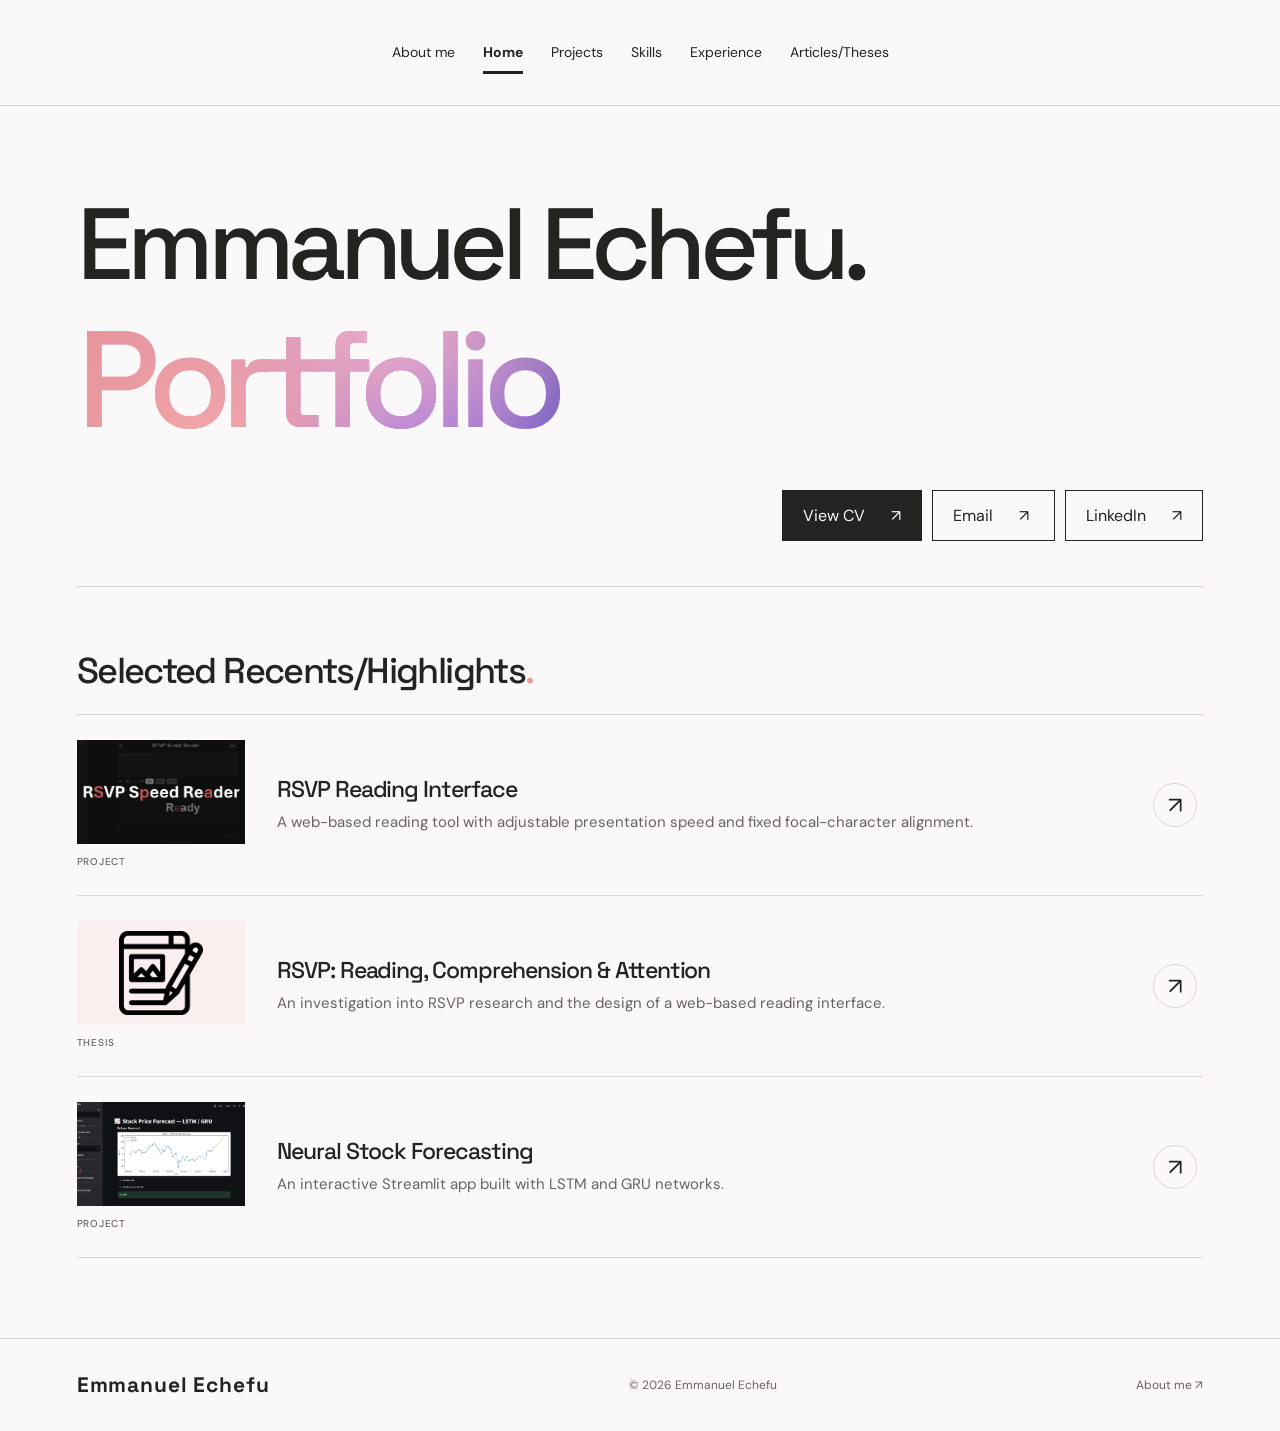
==== commit 1ae364b1: "Favicon update" ====
--- a/index.html
+++ b/index.html
@@ -1 +1 @@
-<!doctype html><html lang="en"><head><meta charset="utf-8"><meta name="viewport" content="width=device-width, initial-scale=1"><title>Home — Emmanuel Echefu</title><meta name="description" content="Emmanuel Echefu — Computer Science student at the University of Nottingham. Projects in AI, software development, and web technologies."><link rel="icon" href="data:image/svg+xml,%3Csvg xmlns='http://www.w3.org/2000/svg' viewBox='0 0 40 40'%3E%3Crect width='40' height='40' rx='9' fill='%23f4a6a6'/%3E%3Ctext x='6' y='28' font-size='23' font-family='monospace'%3E/n%3C/text%3E%3C/svg%3E"><link rel="stylesheet" href="/style.css"><script src="/app.js" defer></script></head><body><a class="skip" href="#main">Skip to content</a><header><button class="menu" aria-expanded="false" aria-controls="nav">Menu +</button><nav id="nav"><a href="/about/" >About me</a><a href="/" aria-current="page">Home</a><a href="/projects/" >Projects</a><a href="/skills/" >Skills</a><a href="/experience/" >Experience</a><a href="/articles/" >Articles/Theses</a></nav></header><main id="main"><section class="hero"><h1><span class="personal-name">Emmanuel Echefu<span class="green">.</span></span><span class="portfolio-word"><span class="outline">Portfolio</span><span class="portfolio-hue" aria-hidden="true">Portfolio</span></span></h1><div class="hero-bottom"><div class="contact-links"><a href="/assets/emmanuel-echefu-cv.pdf" target="_blank" rel="noopener">View CV <span>↗</span></a><a href="mailto:eman.echefu@gmail.com">Email <span>↗</span></a><a href="https://www.linkedin.com/in/emmanuel-echefu-28482b37a/" target="_blank" rel="noopener">LinkedIn <span>↗</span></a></div></div></section><section class="updates"><div class="section-head"><div><h2>Selected Recents/Highlights<span class="green">.</span></h2></div></div><a class="update" href="/projects/#rsvp-reader"><span class="update-preview"><span class="update-image"><img src="/assets/rsvp-reading-tool.png" alt="" loading="lazy"></span><span class="date">PROJECT</span></span><div><h3>RSVP Reading Interface</h3><p>A web-based reading tool with adjustable presentation speed and fixed focal-character alignment.</p></div><span class="round-arrow">↗</span></a><a class="update" href="/articles/#rsvp-thesis"><span class="update-preview"><span class="update-image"><img src="/assets/rsvp-thesis-thumbnail.png" alt="" loading="lazy"></span><span class="date">THESIS</span></span><div><h3>RSVP: Reading, Comprehension & Attention</h3><p>An investigation into RSVP research and the design of a web-based reading interface.</p></div><span class="round-arrow">↗</span></a><a class="update" href="/projects/#stock-forecast"><span class="update-preview"><span class="update-image"><img src="/assets/project1.png" alt="" loading="lazy"></span><span class="date">PROJECT</span></span><div><h3>Neural Stock Forecasting</h3><p>An interactive Streamlit app built with LSTM and GRU networks.</p></div><span class="round-arrow">↗</span></a></section></main><footer><a class="brand" href="/">Emmanuel Echefu</a><p>© 2026 Emmanuel Echefu</p><a href="/about/">About me ↗</a></footer><dialog id="modal"><button class="close" aria-label="Close dialog">×</button><div id="modal-content"></div></dialog></body></html>+<!doctype html><html lang="en"><head><meta charset="utf-8"><meta name="viewport" content="width=device-width, initial-scale=1"><title>Home — Emmanuel Echefu</title><meta name="description" content="Emmanuel Echefu — Computer Science student at the University of Nottingham. Projects in AI, software development, and web technologies."><link rel="stylesheet" href="/style.css"><script src="/app.js" defer></script></head><body><a class="skip" href="#main">Skip to content</a><header><button class="menu" aria-expanded="false" aria-controls="nav">Menu +</button><nav id="nav"><a href="/about/" >About me</a><a href="/" aria-current="page">Home</a><a href="/projects/" >Projects</a><a href="/skills/" >Skills</a><a href="/experience/" >Experience</a><a href="/articles/" >Articles/Theses</a></nav></header><main id="main"><section class="hero"><h1><span class="personal-name">Emmanuel Echefu<span class="green">.</span></span><span class="portfolio-word"><span class="outline">Portfolio</span><span class="portfolio-hue" aria-hidden="true">Portfolio</span></span></h1><div class="hero-bottom"><div class="contact-links"><a href="/assets/emmanuel-echefu-cv.pdf" target="_blank" rel="noopener">View CV <span>↗</span></a><a href="mailto:eman.echefu@gmail.com">Email <span>↗</span></a><a href="https://www.linkedin.com/in/emmanuel-echefu-28482b37a/" target="_blank" rel="noopener">LinkedIn <span>↗</span></a></div></div></section><section class="updates"><div class="section-head"><div><h2>Selected Recents/Highlights<span class="green">.</span></h2></div></div><a class="update" href="/projects/#rsvp-reader"><span class="update-preview"><span class="update-image"><img src="/assets/rsvp-reading-tool.png" alt="" loading="lazy"></span><span class="date">PROJECT</span></span><div><h3>RSVP Reading Interface</h3><p>A web-based reading tool with adjustable presentation speed and fixed focal-character alignment.</p></div><span class="round-arrow">↗</span></a><a class="update" href="/articles/#rsvp-thesis"><span class="update-preview"><span class="update-image"><img src="/assets/rsvp-thesis-thumbnail.png" alt="" loading="lazy"></span><span class="date">THESIS</span></span><div><h3>RSVP: Reading, Comprehension & Attention</h3><p>An investigation into RSVP research and the design of a web-based reading interface.</p></div><span class="round-arrow">↗</span></a><a class="update" href="/projects/#stock-forecast"><span class="update-preview"><span class="update-image"><img src="/assets/project1.png" alt="" loading="lazy"></span><span class="date">PROJECT</span></span><div><h3>Neural Stock Forecasting</h3><p>An interactive Streamlit app built with LSTM and GRU networks.</p></div><span class="round-arrow">↗</span></a></section></main><footer><a class="brand" href="/">Emmanuel Echefu</a><p>© 2026 Emmanuel Echefu</p><a href="/about/">About me ↗</a></footer><dialog id="modal"><button class="close" aria-label="Close dialog">×</button><div id="modal-content"></div></dialog></body></html>
